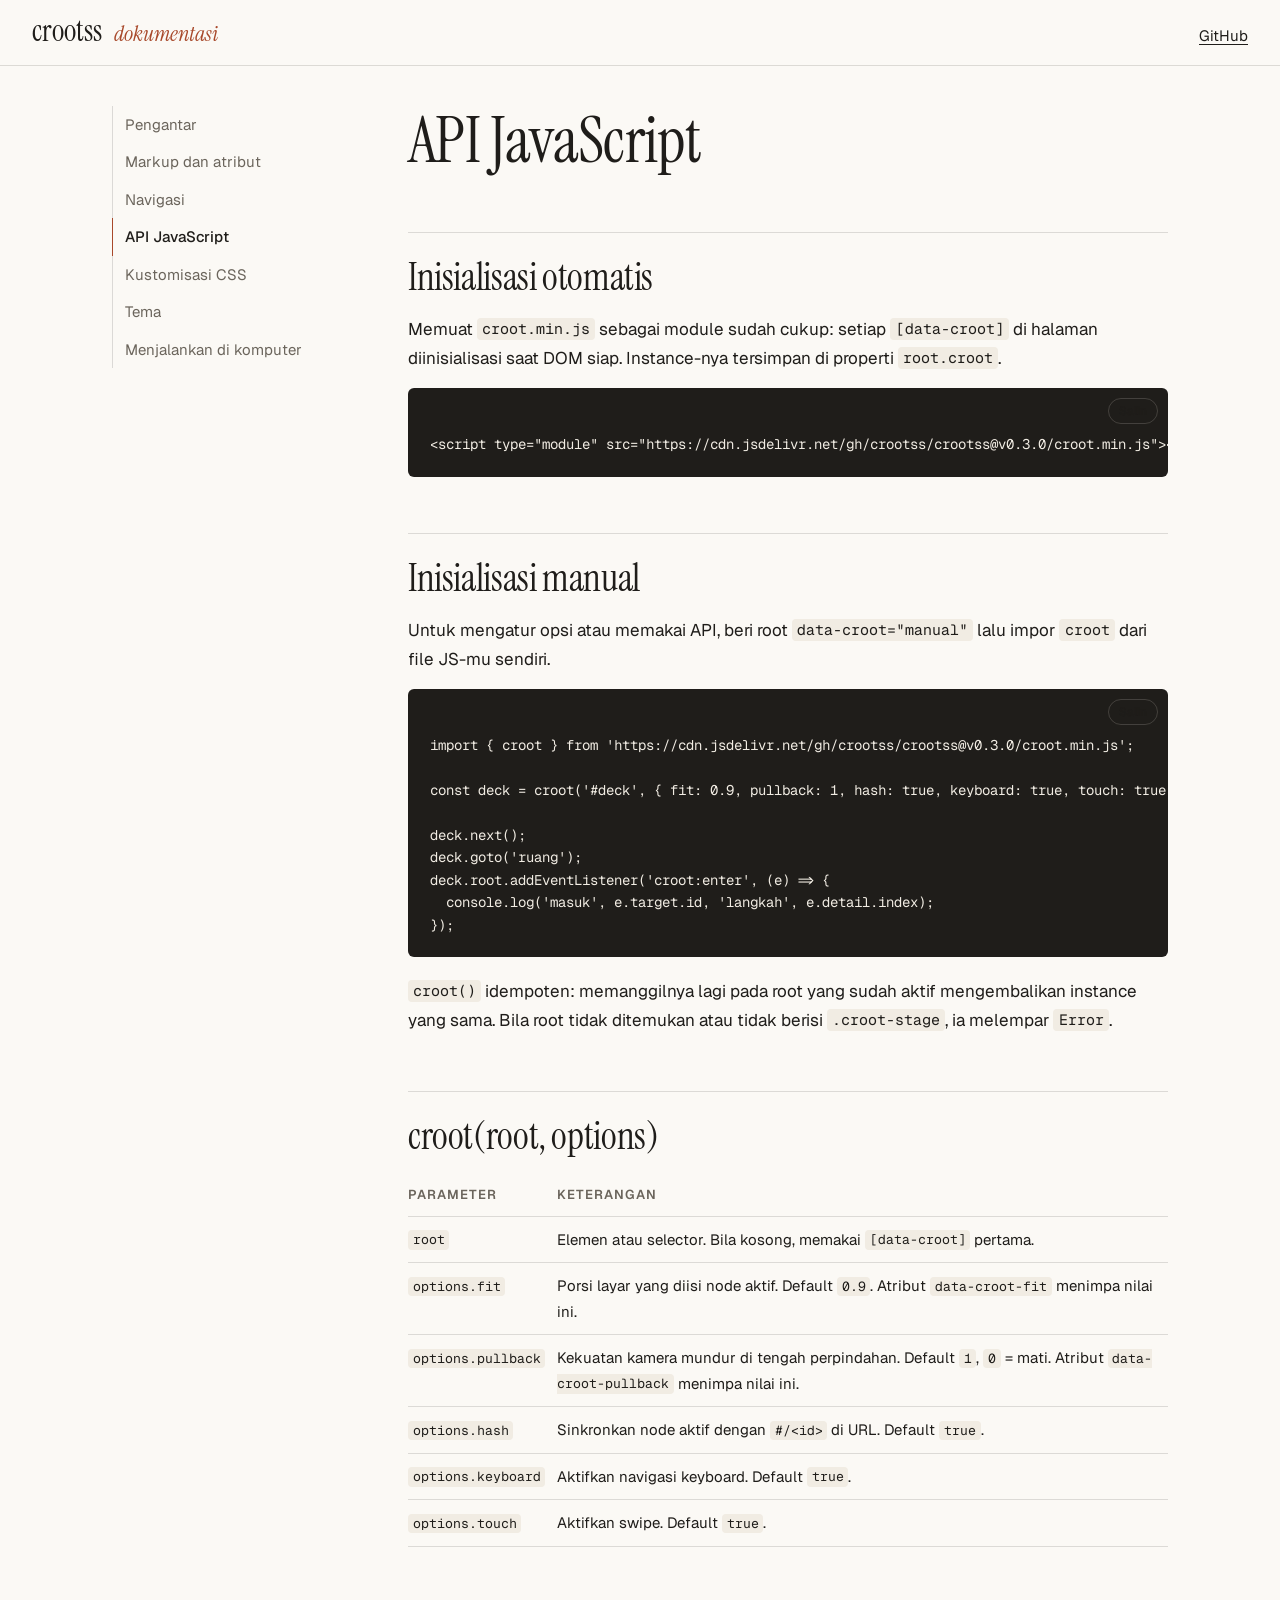
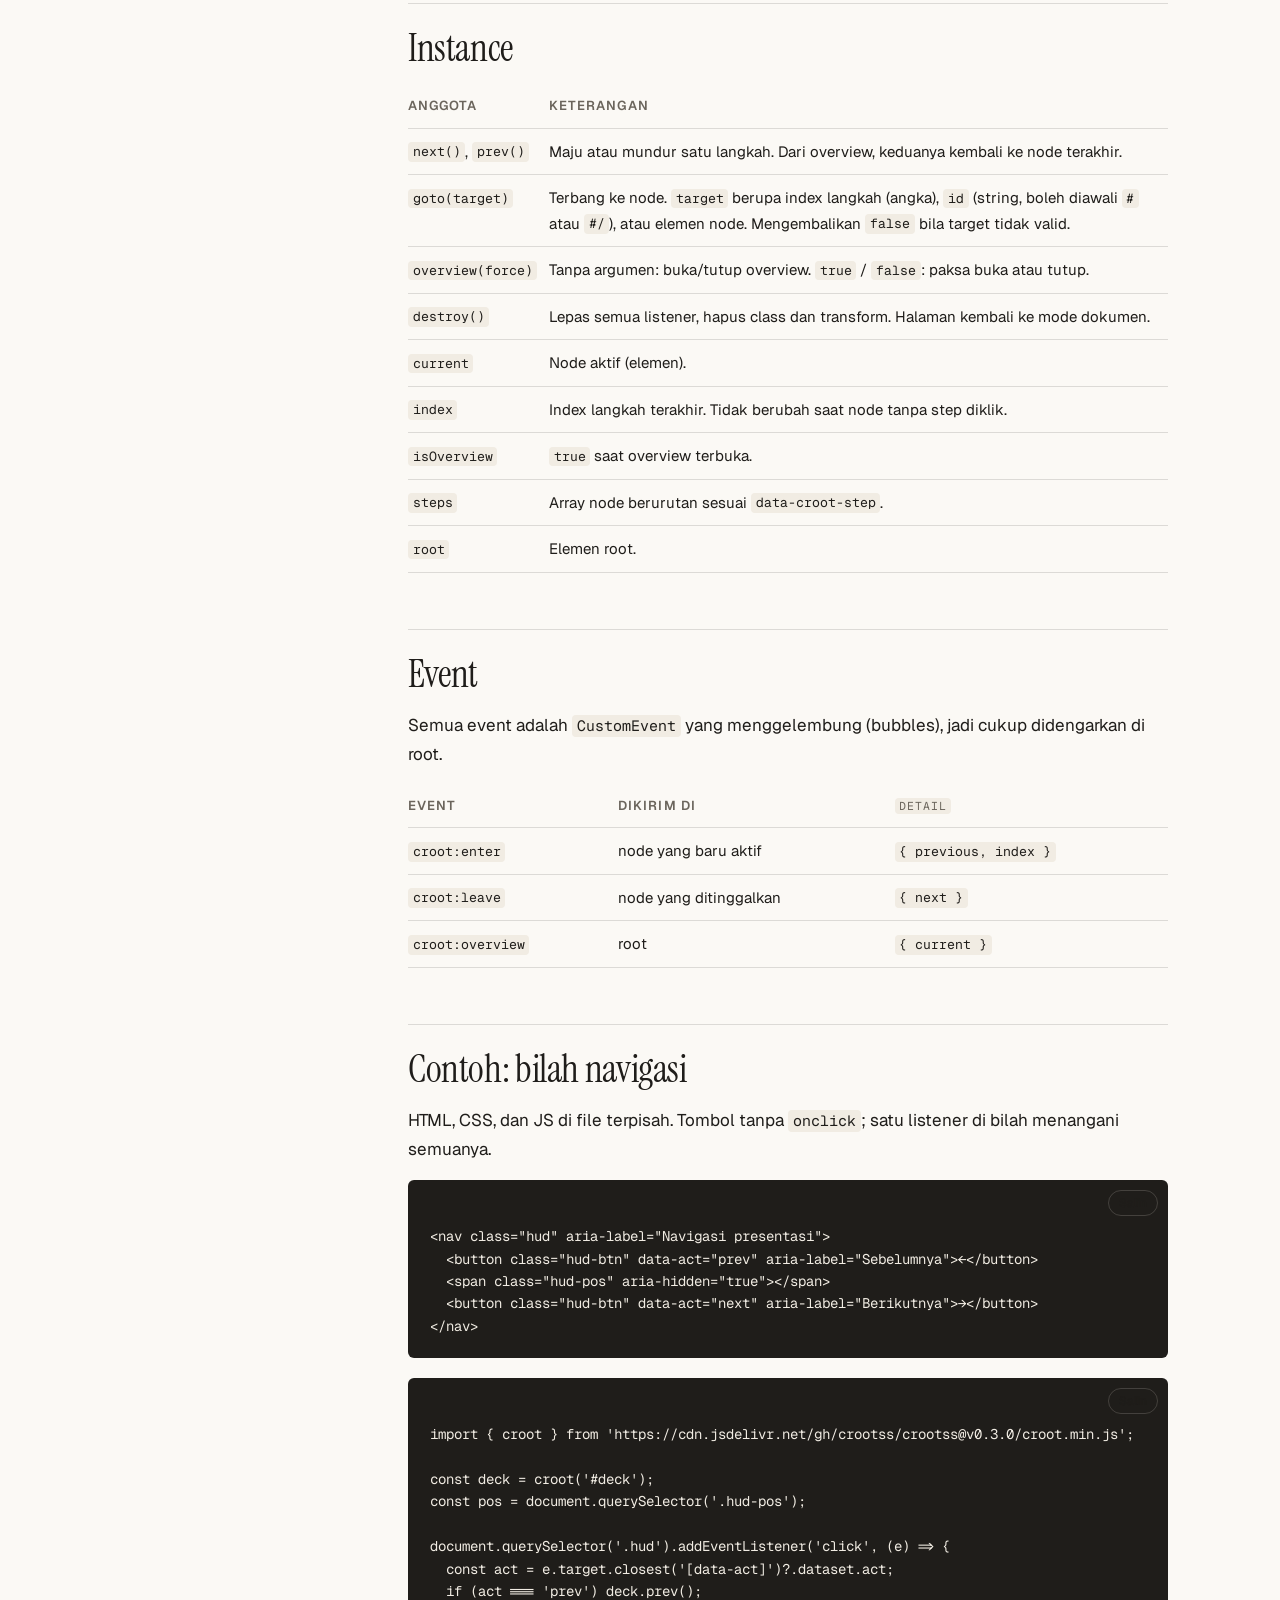
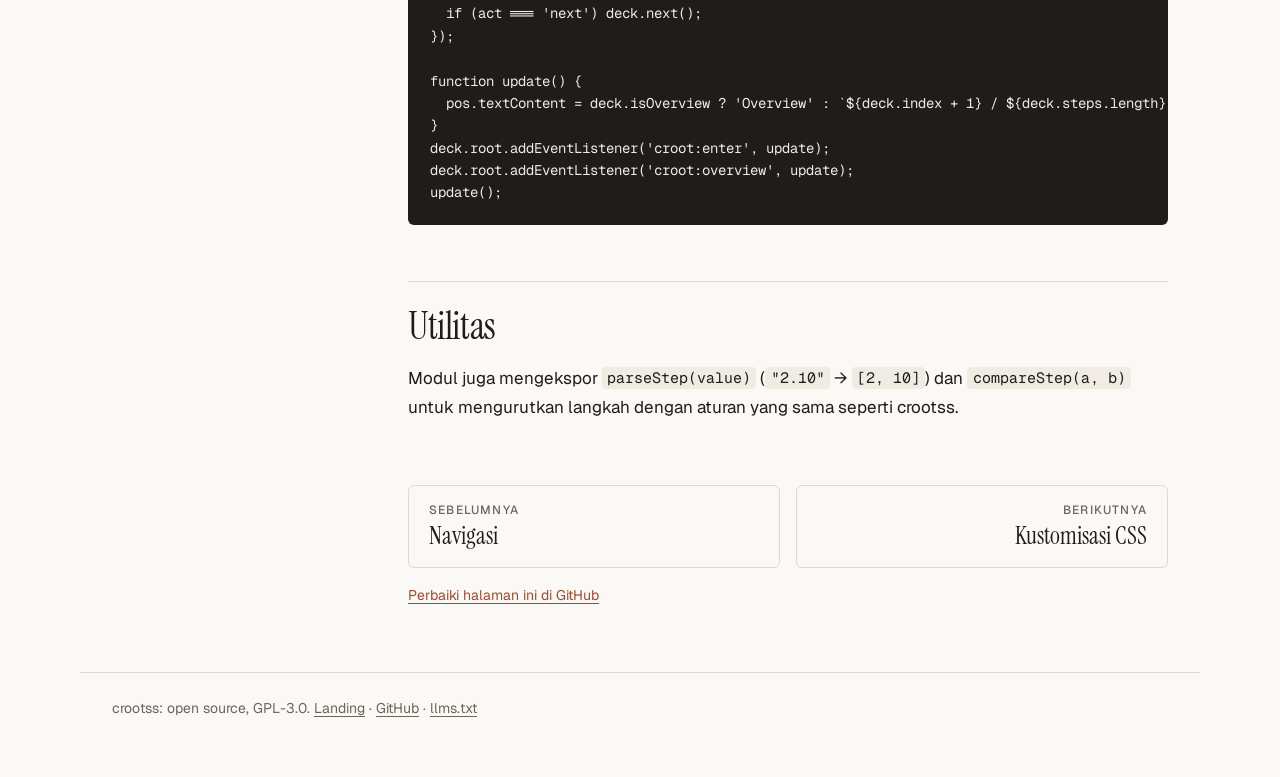
==== api/index.html @ 26a1d29e "Dokumentasi crootss: pengantar, markup, navigasi, API, CSS, tema, menjalankan lokal Mengganti isi la" ====
<!DOCTYPE html>
<html lang="id">
<head>
  <meta charset="UTF-8">
  <meta name="viewport" content="width=device-width, initial-scale=1.0">
  <title>API JavaScript | crootss</title>
  <meta name="description" content="Referensi API croot.js: fungsi croot(), opsi, method next, prev, goto, overview, destroy, properti, dan event croot:enter, croot:leave, croot:overview.">
  <link rel="canonical" href="https://crootss.if.co.id/docs/api/">
  <meta name="robots" content="index, follow, max-image-preview:large">
  <meta name="theme-color" content="#fbf9f5" media="(prefers-color-scheme: light)">
  <meta name="theme-color" content="#161513" media="(prefers-color-scheme: dark)">
  <meta property="og:type" content="article">
  <meta property="og:site_name" content="crootss">
  <meta property="og:locale" content="id_ID">
  <meta property="og:url" content="https://crootss.if.co.id/docs/api/">
  <meta property="og:title" content="API JavaScript | crootss">
  <meta property="og:description" content="Referensi API croot.js: fungsi croot(), opsi, method next, prev, goto, overview, destroy, properti, dan event croot:enter, croot:leave, croot:overview.">
  <meta property="og:image" content="https://crootss.if.co.id/og.png">
  <meta name="twitter:card" content="summary_large_image">
  <link rel="icon" href="https://crootss.if.co.id/favicon.ico">
  <link rel="alternate" type="text/markdown" href="https://crootss.if.co.id/llms.txt" title="crootss untuk LLM">
  <script type="application/ld+json">
{
  "@context": "https://schema.org",
  "@graph": [
    {
      "@type": "TechArticle",
      "@id": "https://crootss.if.co.id/docs/api/#article",
      "headline": "API JavaScript",
      "description": "Referensi API croot.js: fungsi croot(), opsi, method next, prev, goto, overview, destroy, properti, dan event croot:enter, croot:leave, croot:overview.",
      "url": "https://crootss.if.co.id/docs/api/",
      "inLanguage": "id",
      "isPartOf": {
        "@type": "WebSite",
        "@id": "https://crootss.if.co.id/#website"
      },
      "about": {
        "@id": "https://crootss.if.co.id/#software"
      },
      "publisher": {
        "@type": "Organization",
        "name": "crootss",
        "url": "https://crootss.if.co.id/"
      }
    },
    {
      "@type": "BreadcrumbList",
      "itemListElement": [
        {
          "@type": "ListItem",
          "position": 1,
          "name": "crootss",
          "item": "https://crootss.if.co.id/"
        },
        {
          "@type": "ListItem",
          "position": 2,
          "name": "Dokumentasi",
          "item": "https://crootss.if.co.id/docs/"
        },
        {
          "@type": "ListItem",
          "position": 3,
          "name": "API JavaScript",
          "item": "https://crootss.if.co.id/docs/api/"
        }
      ]
    }
  ]
}
  </script>
  <link rel="preconnect" href="https://fonts.googleapis.com">
  <link rel="preconnect" href="https://fonts.gstatic.com" crossorigin>
  <link rel="stylesheet" href="../docs.css">
  <script type="module" src="../docs.js"></script>
</head>
<body>
<a class="skip" href="#isi-halaman">Lompat ke isi</a>
<header class="top">
  <a class="brand" href="https://crootss.if.co.id/">crootss</a>
  <a class="brand-sub" href="../">dokumentasi</a>
  <nav class="top-links" aria-label="Tautan luar">
    <a href="https://github.com/crootss/crootss">GitHub</a>
  </nav>
</header>
<div class="layout">
  <nav class="side" aria-label="Dokumentasi">
    <ul>
      <li><a href="../">Pengantar</a></li>
      <li><a href="../markup/">Markup dan atribut</a></li>
      <li><a href="../navigasi/">Navigasi</a></li>
      <li><a href="../api/" aria-current="page">API JavaScript</a></li>
      <li><a href="../css/">Kustomisasi CSS</a></li>
      <li><a href="../tema/">Tema</a></li>
      <li><a href="../lokal/">Menjalankan di komputer</a></li>
    </ul>
  </nav>
  <main id="isi-halaman">
    <article>
      <h1>API JavaScript</h1>
<h2 id="auto">Inisialisasi otomatis</h2>
<p>Memuat <code>croot.min.js</code> sebagai module sudah cukup: setiap <code>[data-croot]</code> di halaman diinisialisasi saat DOM siap. Instance-nya tersimpan di properti <code>root.croot</code>.</p>
<pre><code class="language-html">&lt;script type=&quot;module&quot; src=&quot;https://cdn.jsdelivr.net/gh/crootss/crootss@v0.3.0/croot.min.js&quot;&gt;&lt;/script&gt;</code></pre>

<h2 id="manual">Inisialisasi manual</h2>
<p>Untuk mengatur opsi atau memakai API, beri root <code>data-croot=&quot;manual&quot;</code> lalu impor <code>croot</code> dari file JS-mu sendiri.</p>
<pre><code class="language-js">import { croot } from &#x27;https://cdn.jsdelivr.net/gh/crootss/crootss@v0.3.0/croot.min.js&#x27;;

const deck = croot(&#x27;#deck&#x27;, { fit: 0.9, pullback: 1, hash: true, keyboard: true, touch: true });

deck.next();
deck.goto(&#x27;ruang&#x27;);
deck.root.addEventListener(&#x27;croot:enter&#x27;, (e) =&gt; {
  console.log(&#x27;masuk&#x27;, e.target.id, &#x27;langkah&#x27;, e.detail.index);
});</code></pre>
<p><code>croot()</code> idempoten: memanggilnya lagi pada root yang sudah aktif mengembalikan instance yang sama. Bila root tidak ditemukan atau tidak berisi <code>.croot-stage</code>, ia melempar <code>Error</code>.</p>

<h2 id="croot">croot(root, options)</h2>
<table>
  <thead><tr><th>Parameter</th><th>Keterangan</th></tr></thead>
  <tbody>
    <tr><td><code>root</code></td><td>Elemen atau selector. Bila kosong, memakai <code>[data-croot]</code> pertama.</td></tr>
    <tr><td><code>options.fit</code></td><td>Porsi layar yang diisi node aktif. Default <code>0.9</code>. Atribut <code>data-croot-fit</code> menimpa nilai ini.</td></tr>
    <tr><td><code>options.pullback</code></td><td>Kekuatan kamera mundur di tengah perpindahan. Default <code>1</code>, <code>0</code> = mati. Atribut <code>data-croot-pullback</code> menimpa nilai ini.</td></tr>
    <tr><td><code>options.hash</code></td><td>Sinkronkan node aktif dengan <code>#/&lt;id&gt;</code> di URL. Default <code>true</code>.</td></tr>
    <tr><td><code>options.keyboard</code></td><td>Aktifkan navigasi keyboard. Default <code>true</code>.</td></tr>
    <tr><td><code>options.touch</code></td><td>Aktifkan swipe. Default <code>true</code>.</td></tr>
  </tbody>
</table>

<h2 id="instance">Instance</h2>
<table>
  <thead><tr><th>Anggota</th><th>Keterangan</th></tr></thead>
  <tbody>
    <tr><td><code>next()</code>, <code>prev()</code></td><td>Maju atau mundur satu langkah. Dari overview, keduanya kembali ke node terakhir.</td></tr>
    <tr><td><code>goto(target)</code></td><td>Terbang ke node. <code>target</code> berupa index langkah (angka), <code>id</code> (string, boleh diawali <code>#</code> atau <code>#/</code>), atau elemen node. Mengembalikan <code>false</code> bila target tidak valid.</td></tr>
    <tr><td><code>overview(force)</code></td><td>Tanpa argumen: buka/tutup overview. <code>true</code> / <code>false</code>: paksa buka atau tutup.</td></tr>
    <tr><td><code>destroy()</code></td><td>Lepas semua listener, hapus class dan transform. Halaman kembali ke mode dokumen.</td></tr>
    <tr><td><code>current</code></td><td>Node aktif (elemen).</td></tr>
    <tr><td><code>index</code></td><td>Index langkah terakhir. Tidak berubah saat node tanpa step diklik.</td></tr>
    <tr><td><code>isOverview</code></td><td><code>true</code> saat overview terbuka.</td></tr>
    <tr><td><code>steps</code></td><td>Array node berurutan sesuai <code>data-croot-step</code>.</td></tr>
    <tr><td><code>root</code></td><td>Elemen root.</td></tr>
  </tbody>
</table>

<h2 id="event">Event</h2>
<p>Semua event adalah <code>CustomEvent</code> yang menggelembung (bubbles), jadi cukup didengarkan di root.</p>
<table>
  <thead><tr><th>Event</th><th>Dikirim di</th><th><code>detail</code></th></tr></thead>
  <tbody>
    <tr><td><code>croot:enter</code></td><td>node yang baru aktif</td><td><code>{ previous, index }</code></td></tr>
    <tr><td><code>croot:leave</code></td><td>node yang ditinggalkan</td><td><code>{ next }</code></td></tr>
    <tr><td><code>croot:overview</code></td><td>root</td><td><code>{ current }</code></td></tr>
  </tbody>
</table>

<h2 id="contoh-hud">Contoh: bilah navigasi</h2>
<p>HTML, CSS, dan JS di file terpisah. Tombol tanpa <code>onclick</code>; satu listener di bilah menangani semuanya.</p>
<pre><code class="language-html">&lt;nav class=&quot;hud&quot; aria-label=&quot;Navigasi presentasi&quot;&gt;
  &lt;button class=&quot;hud-btn&quot; data-act=&quot;prev&quot; aria-label=&quot;Sebelumnya&quot;&gt;←&lt;/button&gt;
  &lt;span class=&quot;hud-pos&quot; aria-hidden=&quot;true&quot;&gt;&lt;/span&gt;
  &lt;button class=&quot;hud-btn&quot; data-act=&quot;next&quot; aria-label=&quot;Berikutnya&quot;&gt;→&lt;/button&gt;
&lt;/nav&gt;</code></pre>
<pre><code class="language-js">import { croot } from &#x27;https://cdn.jsdelivr.net/gh/crootss/crootss@v0.3.0/croot.min.js&#x27;;

const deck = croot(&#x27;#deck&#x27;);
const pos = document.querySelector(&#x27;.hud-pos&#x27;);

document.querySelector(&#x27;.hud&#x27;).addEventListener(&#x27;click&#x27;, (e) =&gt; {
  const act = e.target.closest(&#x27;[data-act]&#x27;)?.dataset.act;
  if (act === &#x27;prev&#x27;) deck.prev();
  if (act === &#x27;next&#x27;) deck.next();
});

function update() {
  pos.textContent = deck.isOverview ? &#x27;Overview&#x27; : `${deck.index + 1} / ${deck.steps.length}`;
}
deck.root.addEventListener(&#x27;croot:enter&#x27;, update);
deck.root.addEventListener(&#x27;croot:overview&#x27;, update);
update();</code></pre>

<h2 id="util">Utilitas</h2>
<p>Modul juga mengekspor <code>parseStep(value)</code> (<code>&quot;2.10&quot;</code> → <code>[2, 10]</code>) dan <code>compareStep(a, b)</code> untuk mengurutkan langkah dengan aturan yang sama seperti crootss.</p>
    </article>
    <nav class="pager" aria-label="Halaman">
      <a class="prev" href="../navigasi/" rel="prev"><span>Sebelumnya</span>Navigasi</a>
<a class="next" href="../css/" rel="next"><span>Berikutnya</span>Kustomisasi CSS</a>
    </nav>
    <p class="edit"><a href="https://github.com/crootss/docs/edit/main/api/index.html">Perbaiki halaman ini di GitHub</a></p>
  </main>
</div>
<footer class="foot">
  <p>crootss: open source, GPL-3.0. <a href="https://crootss.if.co.id/">Landing</a> · <a href="https://github.com/crootss">GitHub</a> · <a href="https://crootss.if.co.id/llms.txt">llms.txt</a></p>
</footer>
</body>
</html>
---- docs.css ----
/* Dokumentasi crootss. Senada dengan tema "minimal" dari crootss/themes:
   serif editorial untuk judul, Geist untuk teks, aksen terakota. */
@import url("https://fonts.googleapis.com/css2?family=Instrument+Serif:ital@0;1&family=Geist:wght@400;500;600&family=Geist+Mono:wght@400;600&display=swap");

:root {
  --bg: #fbf9f5;
  --bg-soft: #f1ece3;
  --fg: #1f1d1a;
  --muted: #6b655c;
  --line: rgba(31, 29, 26, .14);
  --accent: #a8482a;
  --code-bg: #1f1d1a;
  --code-fg: #f1ece3;
  --serif: "Instrument Serif", Georgia, "Times New Roman", serif;
  --sans: "Geist", system-ui, -apple-system, "Segoe UI", sans-serif;
  --mono: "Geist Mono", ui-monospace, Menlo, Consolas, monospace;
  color-scheme: light dark;
}

@media (prefers-color-scheme: dark) {
  :root {
    --bg: #161513;
    --bg-soft: #22201d;
    --fg: #ece6dc;
    --muted: #a39b8f;
    --line: rgba(236, 230, 220, .14);
    --accent: #e3a184;
    --code-bg: #0e0d0c;
    --code-fg: #ece6dc;
  }
}

*, *::before, *::after { box-sizing: border-box; }

html { scroll-padding-top: 80px; }

body {
  margin: 0;
  background: var(--bg);
  color: var(--fg);
  font: 400 17px/1.7 var(--sans);
  -webkit-text-size-adjust: 100%;
}

a { color: var(--accent); text-underline-offset: 3px; text-decoration-thickness: 1px; }
a:hover { text-decoration-thickness: 2px; }

.skip { position: absolute; left: -9999px; }
.skip:focus { left: 16px; top: 12px; z-index: 10; padding: 8px 14px; background: var(--fg); color: var(--bg); }

/* ---------- Kepala ---------- */
.top {
  position: sticky;
  top: 0;
  z-index: 5;
  display: flex;
  align-items: baseline;
  gap: 12px;
  padding: 16px 32px;
  background: color-mix(in srgb, var(--bg) 92%, transparent);
  backdrop-filter: blur(8px);
  border-bottom: 1px solid var(--line);
}
.brand { font: 400 30px/1 var(--serif); color: var(--fg); text-decoration: none; }
.brand-sub { font: italic 400 22px/1 var(--serif); color: var(--accent); text-decoration: none; }
.top-links { margin-left: auto; font-size: 15px; }
.top-links a { color: var(--fg); }

/* ---------- Tata letak ---------- */
.layout {
  display: grid;
  grid-template-columns: 240px minmax(0, 1fr);
  gap: 56px;
  max-width: 1120px;
  margin: 0 auto;
  padding: 40px 32px 0;
}

.side ul { list-style: none; margin: 0; padding: 0; position: sticky; top: 100px; }
.side li { margin: 0; }
.side a {
  display: block;
  padding: 6px 12px;
  border-left: 1.5px solid var(--line);
  color: var(--muted);
  font-size: 15px;
  text-decoration: none;
}
.side a:hover { color: var(--fg); }
.side a[aria-current="page"] { color: var(--fg); font-weight: 500; border-left-color: var(--accent); }

main { min-width: 0; max-width: 760px; }

/* ---------- Isi ---------- */
h1, h2, h3 { font-family: var(--serif); font-weight: 400; line-height: 1.1; letter-spacing: -.01em; }
h1 { margin: 0 0 24px; font-size: 64px; }
h2 { margin: 56px 0 16px; font-size: 38px; padding-top: 24px; border-top: 1px solid var(--line); }
h3 { margin: 32px 0 8px; font-size: 26px; }

.lead { font: italic 400 26px/1.4 var(--serif); color: var(--fg); margin: 0 0 24px; }
p, ul, ol { margin: 0 0 16px; }
li { margin-bottom: 6px; }
.toc li { margin-bottom: 10px; }

code { font: 400 .88em var(--mono); background: var(--bg-soft); padding: .1em .35em; border-radius: 4px; overflow-wrap: anywhere; }
pre {
  position: relative;
  margin: 0 0 20px;
  padding: 20px 22px;
  background: var(--code-bg);
  color: var(--code-fg);
  border-radius: 6px;
  overflow-x: auto;
  font-size: 14px;
  line-height: 1.6;
}
pre code { background: none; padding: 0; font-size: 1em; color: inherit; overflow-wrap: normal; }

kbd {
  display: inline-block;
  min-width: 1.6em;
  padding: 0 .4em;
  border: 1px solid var(--line);
  border-bottom-width: 2.5px;
  border-radius: 5px;
  font: 500 .82em/1.7 var(--mono);
  text-align: center;
  background: var(--bg);
}

table { width: 100%; margin: 0 0 24px; border-collapse: collapse; font-size: 15px; }
th, td { padding: 10px 12px 10px 0; border-bottom: 1px solid var(--line); text-align: left; vertical-align: top; }
th { font-weight: 600; font-size: 13px; text-transform: uppercase; letter-spacing: .08em; color: var(--muted); }
td:first-child { white-space: nowrap; }
td:first-child code { white-space: nowrap; }

.note { margin: 0 0 24px; padding: 16px 20px; border-left: 3px solid var(--accent); background: var(--bg-soft); }
.note p { margin: 0; }

/* Tombol salin, ditambahkan docs.js beserta pembungkus .code */
.code { position: relative; }
.code pre { padding-top: 46px; }
.copy {
  position: absolute;
  top: 10px;
  right: 10px;
  padding: 4px 10px;
  border: 1px solid rgba(241, 236, 227, .25);
  border-radius: 999px;
  background: transparent;
  color: inherit;
  font: 500 12px var(--sans);
  cursor: pointer;
  opacity: .7;
}
.copy:hover, .copy:focus-visible { opacity: 1; }

/* ---------- Kaki ---------- */
.pager { display: flex; gap: 16px; margin: 64px 0 16px; }
.pager a {
  flex: 1;
  padding: 16px 20px;
  border: 1px solid var(--line);
  border-radius: 6px;
  color: var(--fg);
  font: 400 24px/1.2 var(--serif);
  text-decoration: none;
}
.pager a:hover { border-color: var(--accent); }
.pager span { display: block; margin-bottom: 4px; font: 500 12px var(--sans); text-transform: uppercase; letter-spacing: .1em; color: var(--muted); }
.pager .next { text-align: right; }
.pager .prev:only-child { flex: 0 1 50%; }
.pager .next:only-child { flex: 0 1 50%; margin-left: auto; }

.edit { font-size: 14px; }
.foot { max-width: 1120px; margin: 48px auto 0; padding: 24px 32px 40px; border-top: 1px solid var(--line); color: var(--muted); font-size: 14px; }
.foot a { color: inherit; }

/* ---------- Ponsel: menu menjadi strip yang bisa digeser ---------- */
@media (max-width: 860px) {
  .top { padding: 14px 16px; }
  .layout { display: block; padding: 0 16px; }
  .side { margin: 0 -16px 28px; border-bottom: 1px solid var(--line); }
  .side ul { position: static; display: flex; overflow-x: auto; padding: 0 8px; scrollbar-width: none; }
  .side a { white-space: nowrap; border-left: 0; border-bottom: 2px solid transparent; padding: 12px 10px; }
  .side a[aria-current="page"] { border-bottom-color: var(--accent); }
  h1 { font-size: 46px; }
  h2 { font-size: 32px; }
  .lead { font-size: 22px; }
  table { display: block; overflow-x: auto; }
  .pager { flex-direction: column; }
  .pager .prev:only-child, .pager .next:only-child { flex: 1; }
  .foot { padding: 24px 16px 32px; }
}
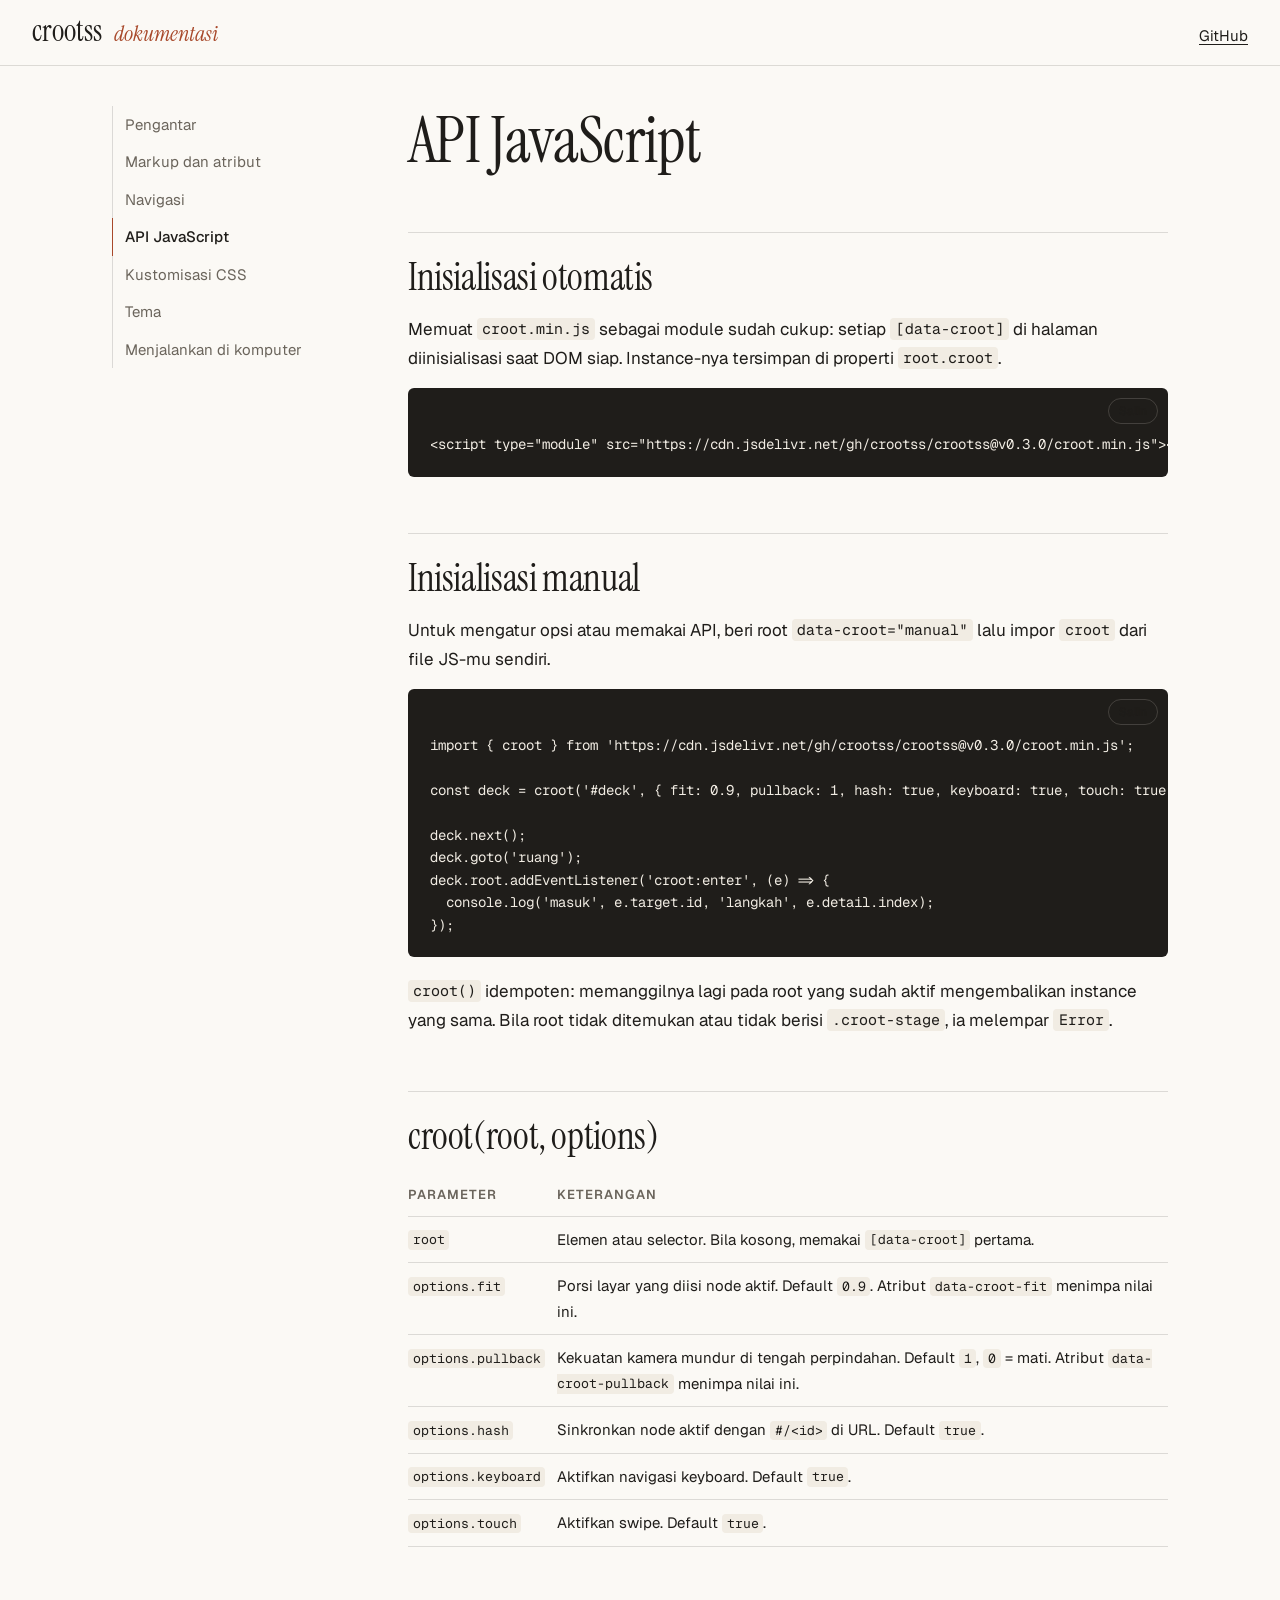
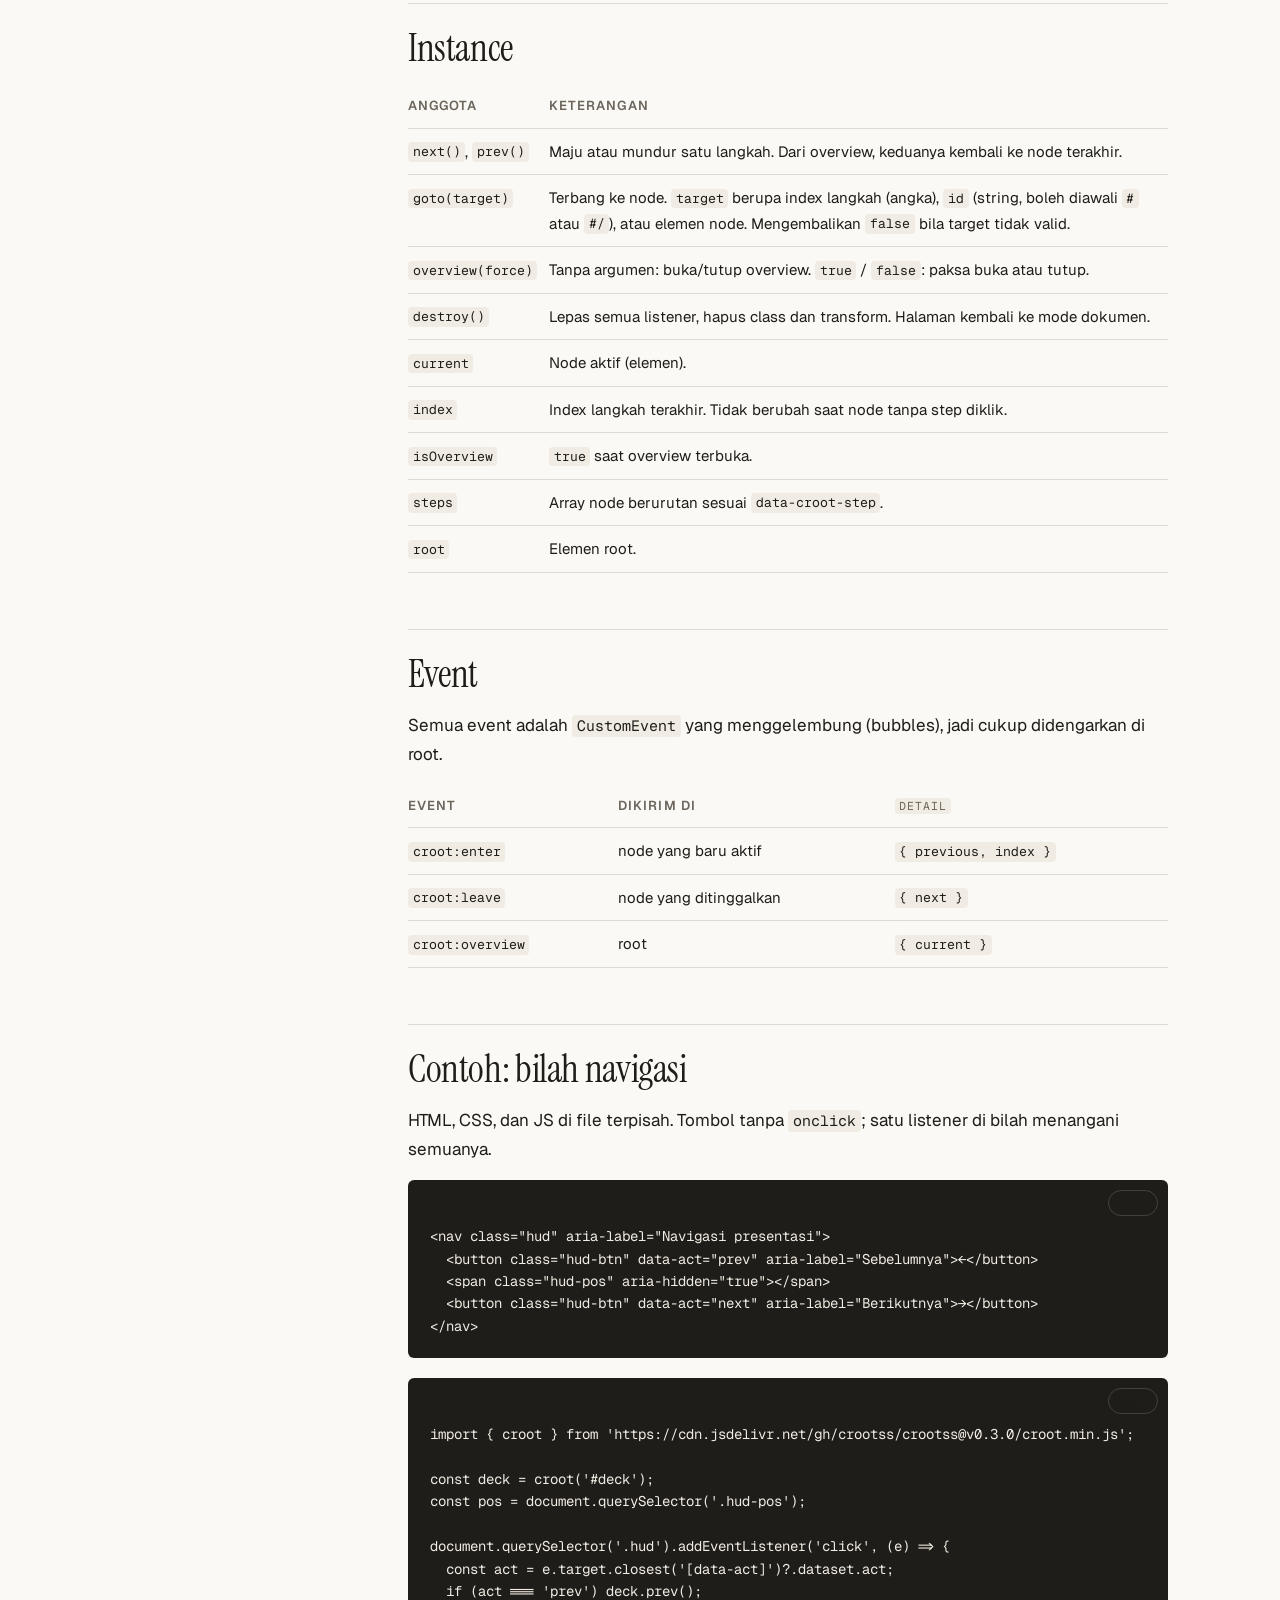
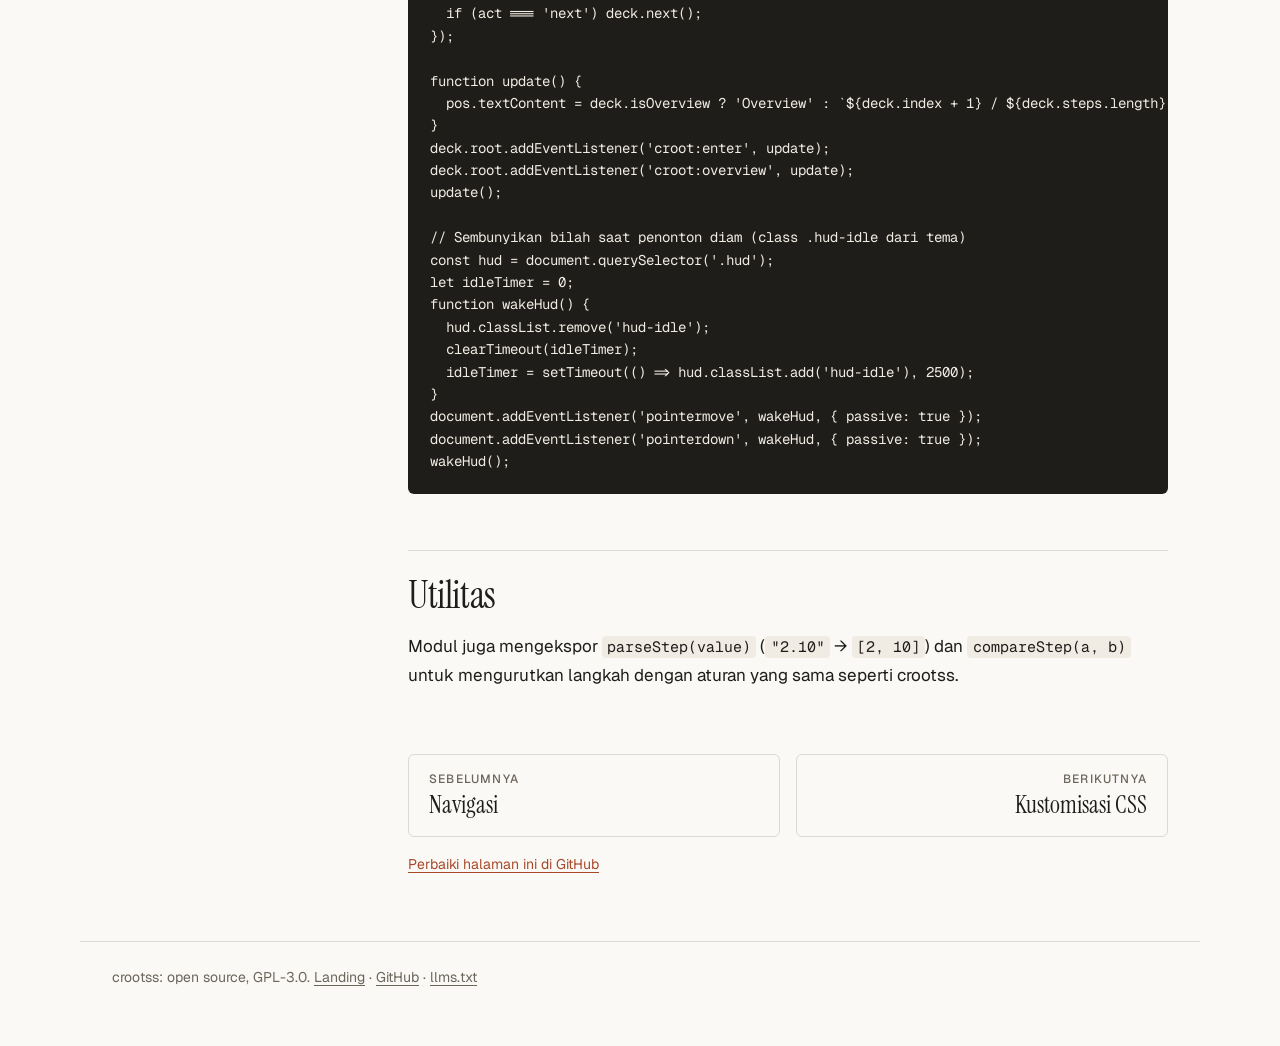
==== commit 24140ca3: "Menjalankan lokal: PowerShell atau Python; dokumentasi gerak tema dan .hud-idle" ====
--- a/api/index.html
+++ b/api/index.html
@@ -178,7 +178,19 @@
 }
 deck.root.addEventListener(&#x27;croot:enter&#x27;, update);
 deck.root.addEventListener(&#x27;croot:overview&#x27;, update);
-update();</code></pre>
+update();
+
+// Sembunyikan bilah saat penonton diam (class .hud-idle dari tema)
+const hud = document.querySelector(&#x27;.hud&#x27;);
+let idleTimer = 0;
+function wakeHud() {
+  hud.classList.remove(&#x27;hud-idle&#x27;);
+  clearTimeout(idleTimer);
+  idleTimer = setTimeout(() =&gt; hud.classList.add(&#x27;hud-idle&#x27;), 2500);
+}
+document.addEventListener(&#x27;pointermove&#x27;, wakeHud, { passive: true });
+document.addEventListener(&#x27;pointerdown&#x27;, wakeHud, { passive: true });
+wakeHud();</code></pre>
 
 <h2 id="util">Utilitas</h2>
 <p>Modul juga mengekspor <code>parseStep(value)</code> (<code>&quot;2.10&quot;</code> → <code>[2, 10]</code>) dan <code>compareStep(a, b)</code> untuk mengurutkan langkah dengan aturan yang sama seperti crootss.</p>
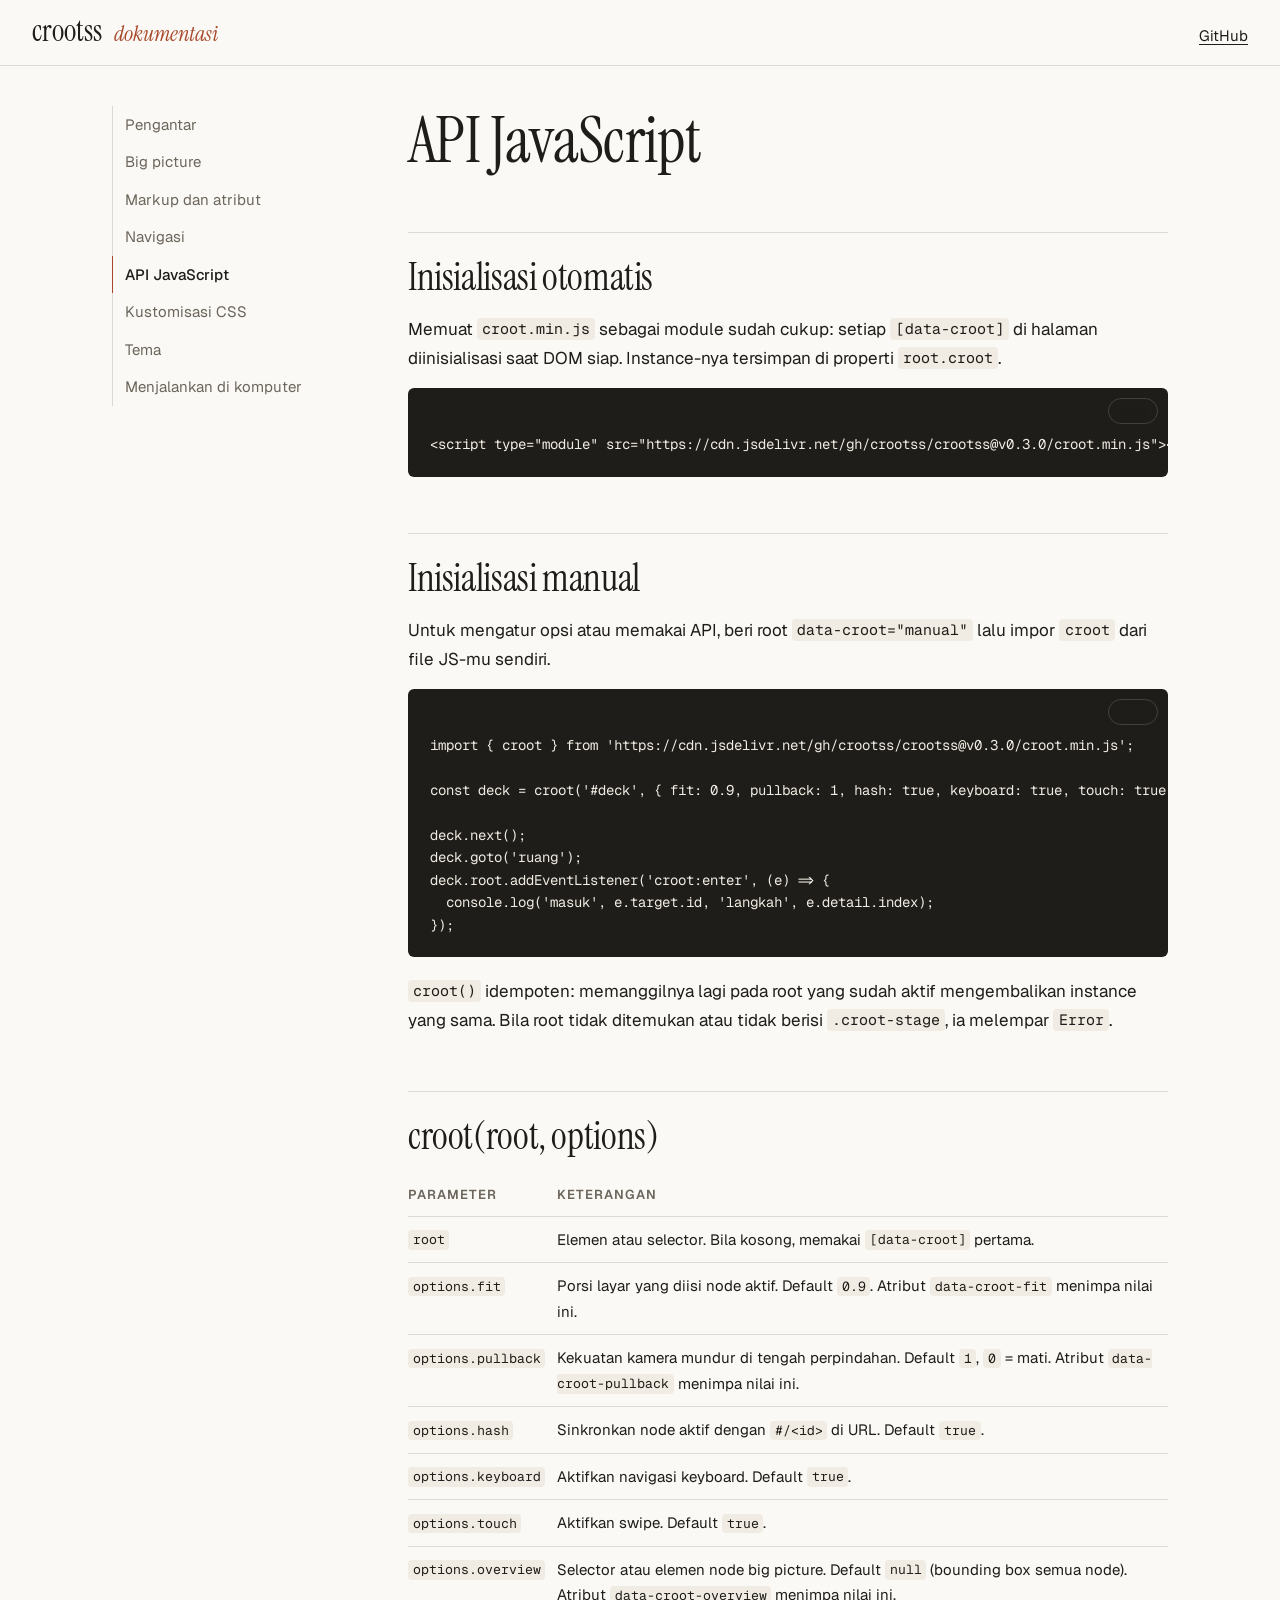
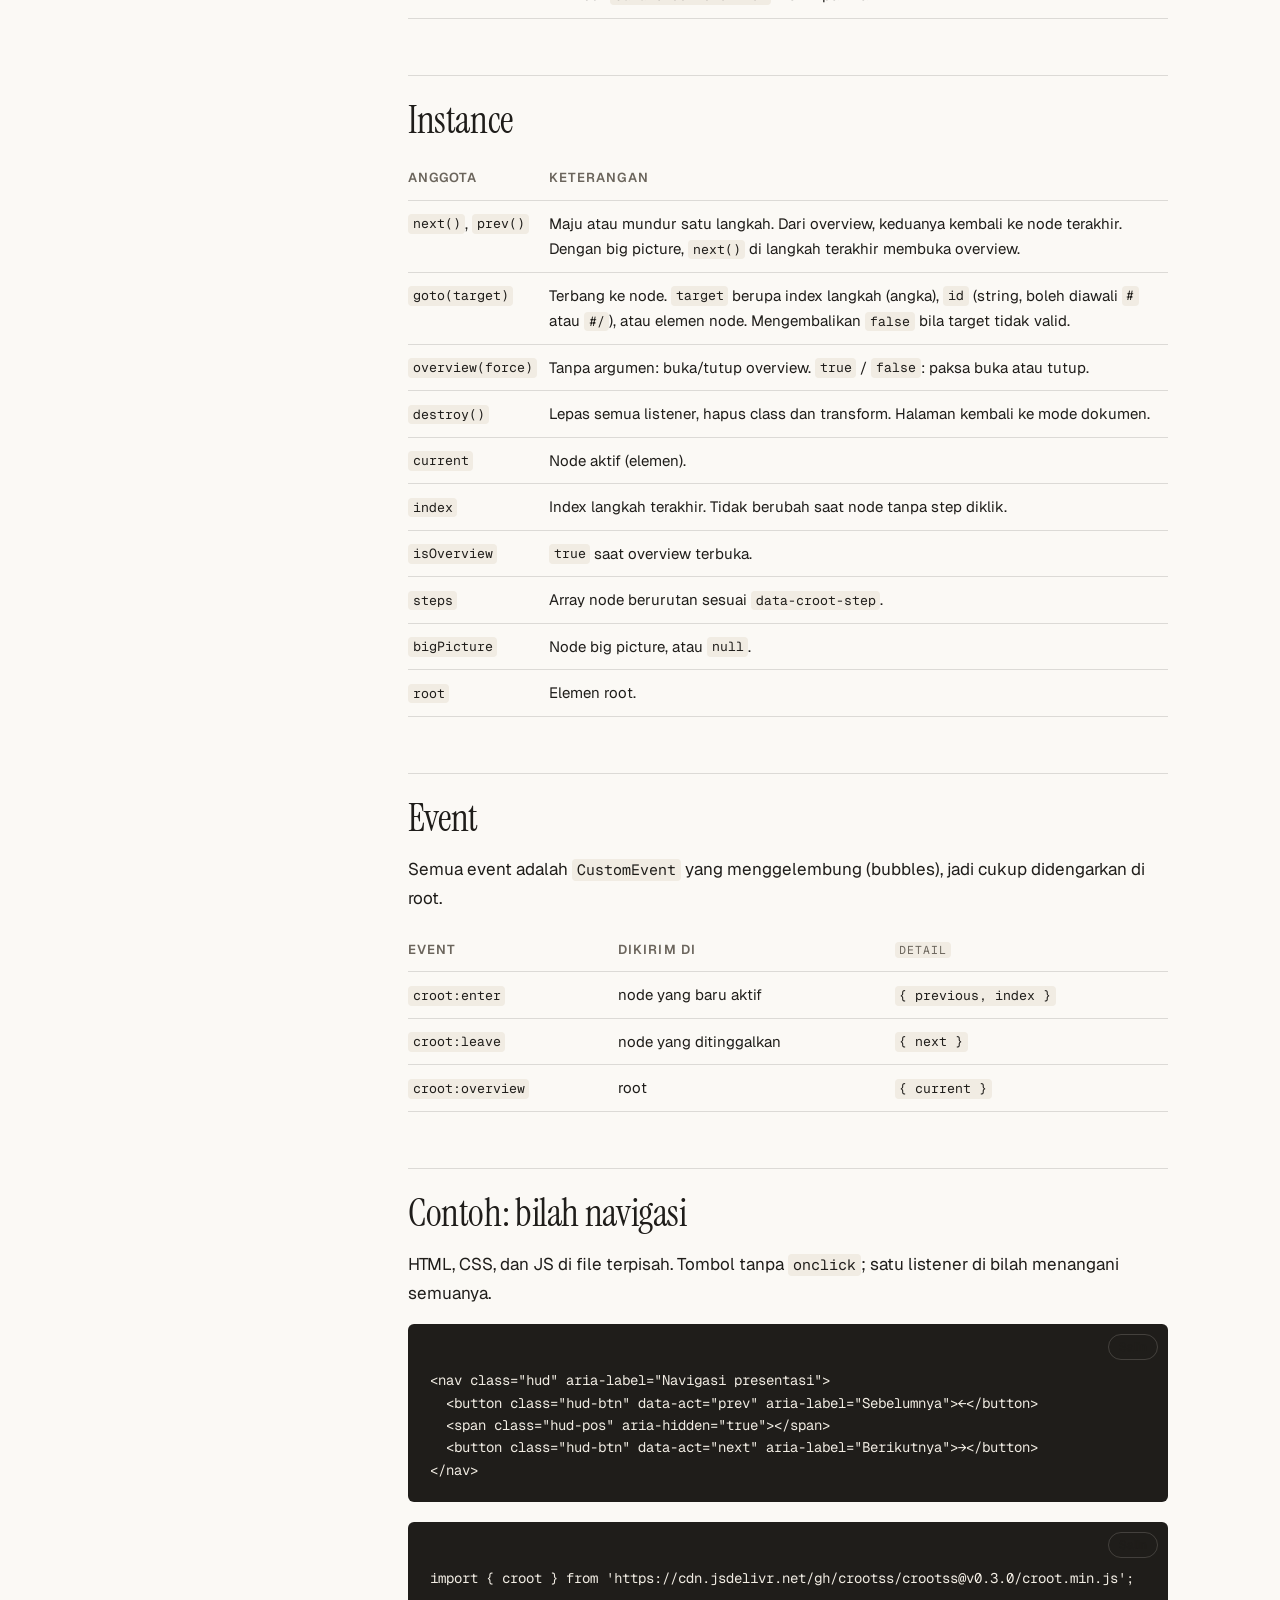
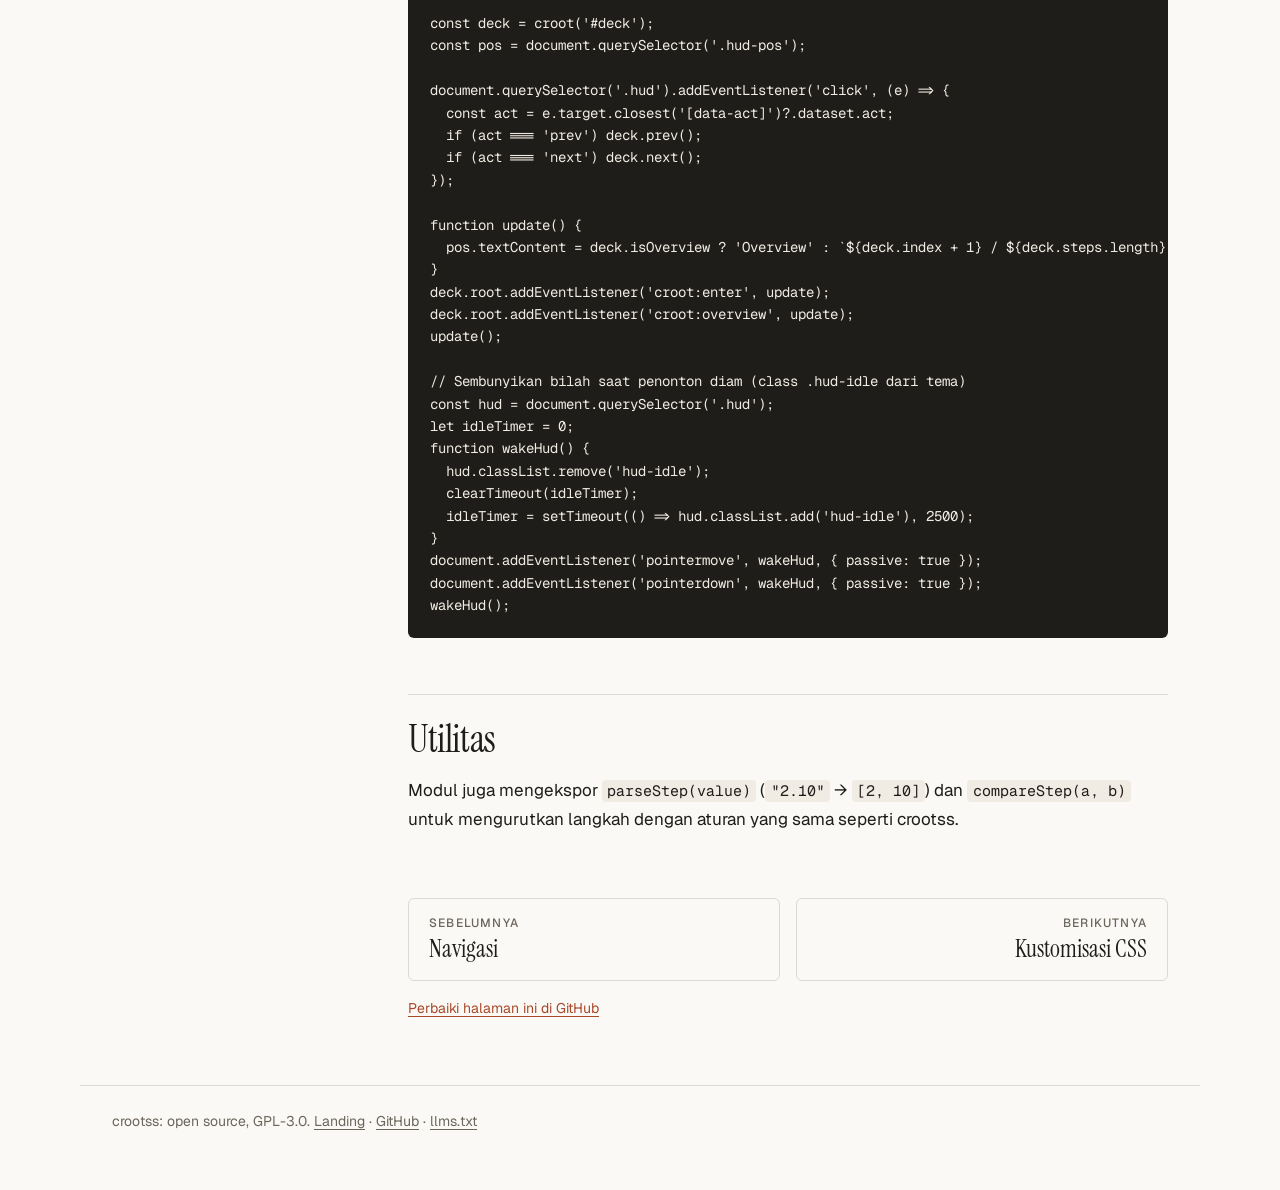
==== commit f53b098f: "Halaman Big picture dan diagram: konvensi presentasi, memilih diagram, kelas diagram dan animasi" ====
--- a/api/index.html
+++ b/api/index.html
@@ -87,6 +87,7 @@
   <nav class="side" aria-label="Dokumentasi">
     <ul>
       <li><a href="../">Pengantar</a></li>
+      <li><a href="../big-picture/">Big picture</a></li>
       <li><a href="../markup/">Markup dan atribut</a></li>
       <li><a href="../navigasi/">Navigasi</a></li>
       <li><a href="../api/" aria-current="page">API JavaScript</a></li>
@@ -106,7 +107,7 @@
 <p>Untuk mengatur opsi atau memakai API, beri root <code>data-croot=&quot;manual&quot;</code> lalu impor <code>croot</code> dari file JS-mu sendiri.</p>
 <pre><code class="language-js">import { croot } from &#x27;https://cdn.jsdelivr.net/gh/crootss/crootss@v0.3.0/croot.min.js&#x27;;
 
-const deck = croot(&#x27;#deck&#x27;, { fit: 0.9, pullback: 1, hash: true, keyboard: true, touch: true });
+const deck = croot(&#x27;#deck&#x27;, { fit: 0.9, pullback: 1, hash: true, keyboard: true, touch: true, overview: &#x27;#peta&#x27; });
 
 deck.next();
 deck.goto(&#x27;ruang&#x27;);
@@ -125,6 +126,7 @@
     <tr><td><code>options.hash</code></td><td>Sinkronkan node aktif dengan <code>#/&lt;id&gt;</code> di URL. Default <code>true</code>.</td></tr>
     <tr><td><code>options.keyboard</code></td><td>Aktifkan navigasi keyboard. Default <code>true</code>.</td></tr>
     <tr><td><code>options.touch</code></td><td>Aktifkan swipe. Default <code>true</code>.</td></tr>
+    <tr><td><code>options.overview</code></td><td>Selector atau elemen node big picture. Default <code>null</code> (bounding box semua node). Atribut <code>data-croot-overview</code> menimpa nilai ini.</td></tr>
   </tbody>
 </table>
 
@@ -132,7 +134,7 @@
 <table>
   <thead><tr><th>Anggota</th><th>Keterangan</th></tr></thead>
   <tbody>
-    <tr><td><code>next()</code>, <code>prev()</code></td><td>Maju atau mundur satu langkah. Dari overview, keduanya kembali ke node terakhir.</td></tr>
+    <tr><td><code>next()</code>, <code>prev()</code></td><td>Maju atau mundur satu langkah. Dari overview, keduanya kembali ke node terakhir. Dengan big picture, <code>next()</code> di langkah terakhir membuka overview.</td></tr>
     <tr><td><code>goto(target)</code></td><td>Terbang ke node. <code>target</code> berupa index langkah (angka), <code>id</code> (string, boleh diawali <code>#</code> atau <code>#/</code>), atau elemen node. Mengembalikan <code>false</code> bila target tidak valid.</td></tr>
     <tr><td><code>overview(force)</code></td><td>Tanpa argumen: buka/tutup overview. <code>true</code> / <code>false</code>: paksa buka atau tutup.</td></tr>
     <tr><td><code>destroy()</code></td><td>Lepas semua listener, hapus class dan transform. Halaman kembali ke mode dokumen.</td></tr>
@@ -140,6 +142,7 @@
     <tr><td><code>index</code></td><td>Index langkah terakhir. Tidak berubah saat node tanpa step diklik.</td></tr>
     <tr><td><code>isOverview</code></td><td><code>true</code> saat overview terbuka.</td></tr>
     <tr><td><code>steps</code></td><td>Array node berurutan sesuai <code>data-croot-step</code>.</td></tr>
+    <tr><td><code>bigPicture</code></td><td>Node big picture, atau <code>null</code>.</td></tr>
     <tr><td><code>root</code></td><td>Elemen root.</td></tr>
   </tbody>
 </table>
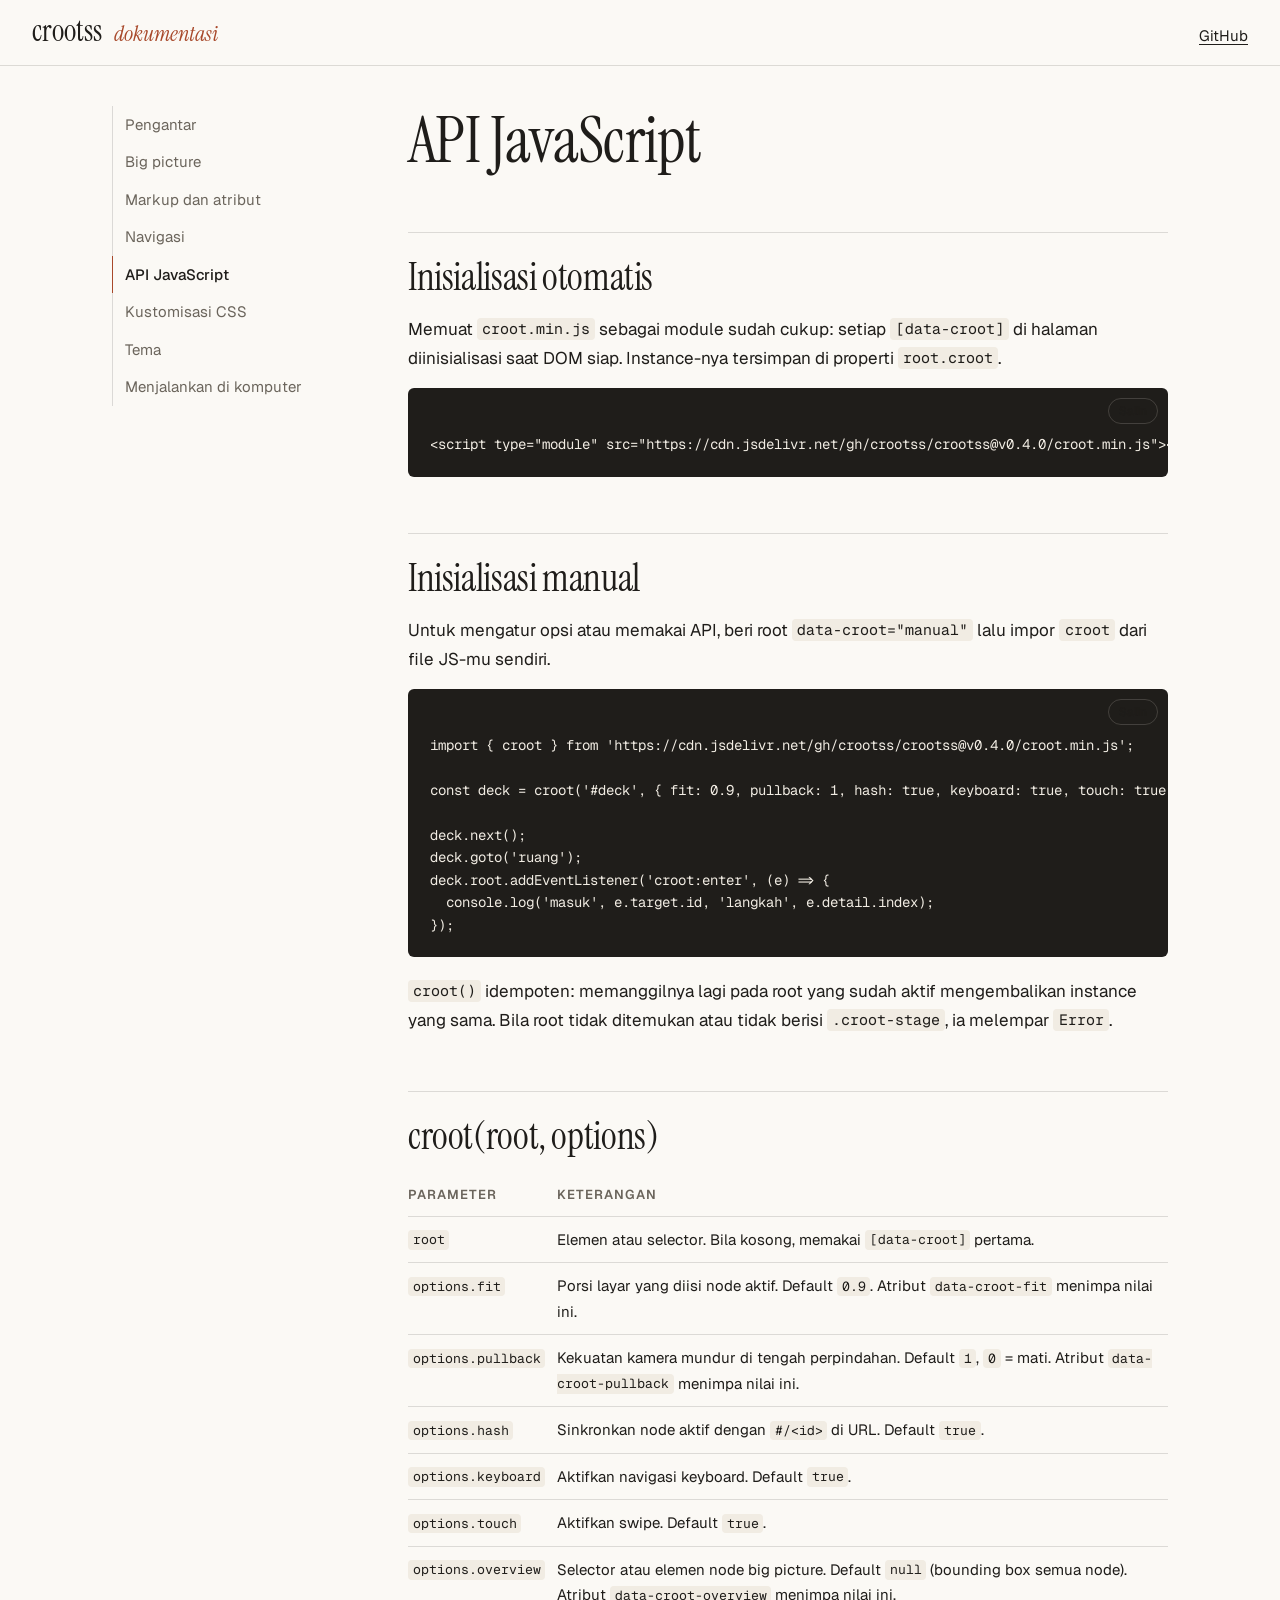
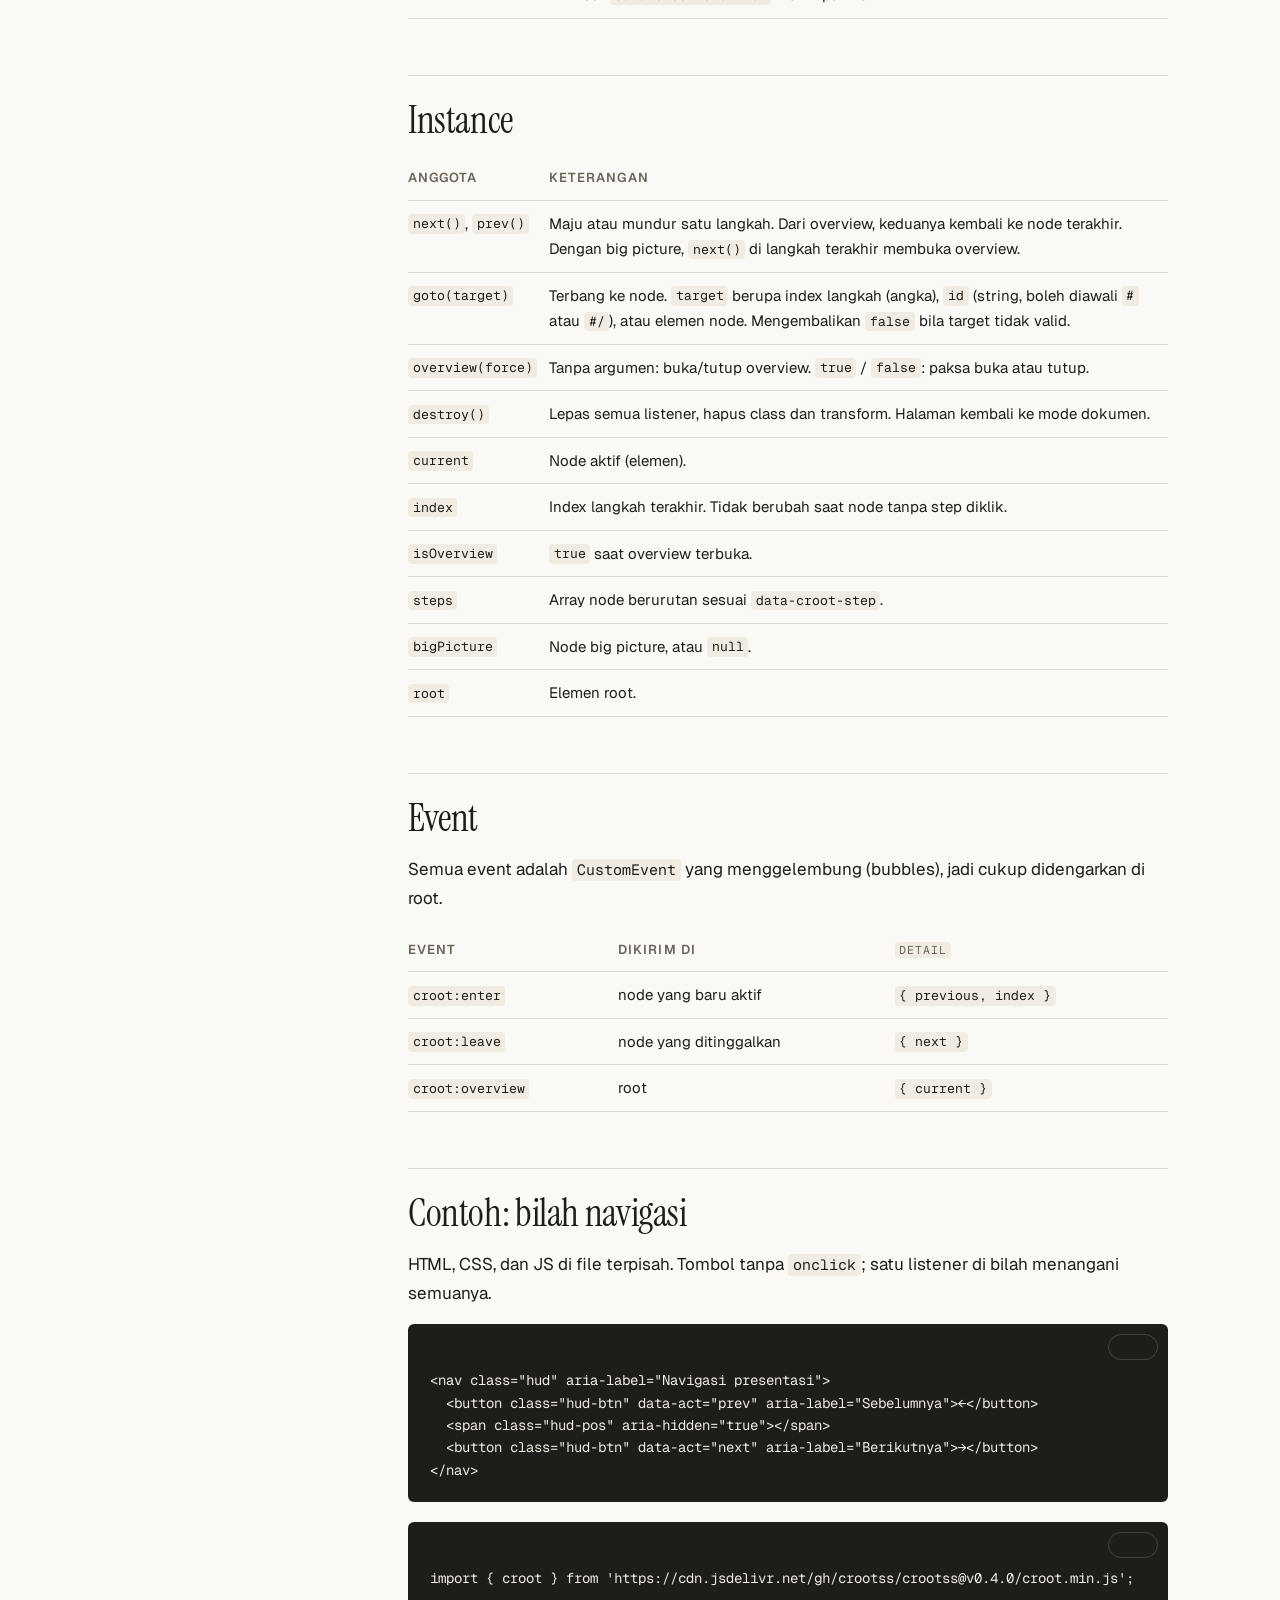
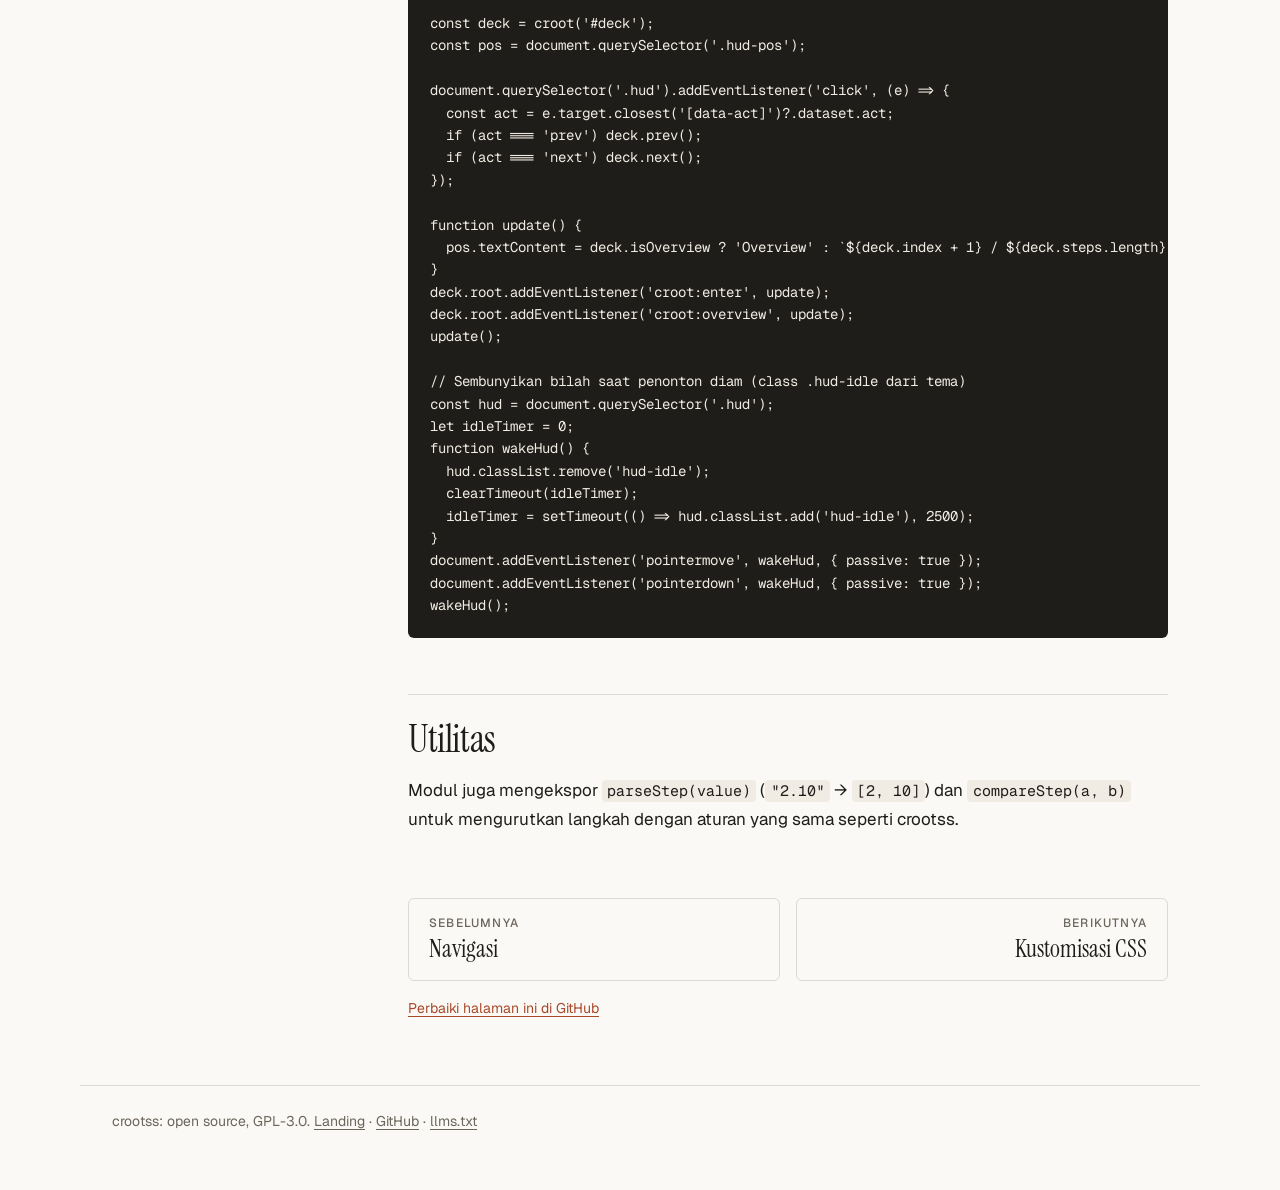
==== commit 2752675c: "Perbarui versi: crootss/crootss v0.3.0 → v0.4.0; crootss/themes v0.2.1 → v0.4.0;" ====
--- a/api/index.html
+++ b/api/index.html
@@ -101,11 +101,11 @@
       <h1>API JavaScript</h1>
 <h2 id="auto">Inisialisasi otomatis</h2>
 <p>Memuat <code>croot.min.js</code> sebagai module sudah cukup: setiap <code>[data-croot]</code> di halaman diinisialisasi saat DOM siap. Instance-nya tersimpan di properti <code>root.croot</code>.</p>
-<pre><code class="language-html">&lt;script type=&quot;module&quot; src=&quot;https://cdn.jsdelivr.net/gh/crootss/crootss@v0.3.0/croot.min.js&quot;&gt;&lt;/script&gt;</code></pre>
+<pre><code class="language-html">&lt;script type=&quot;module&quot; src=&quot;https://cdn.jsdelivr.net/gh/crootss/crootss@v0.4.0/croot.min.js&quot;&gt;&lt;/script&gt;</code></pre>
 
 <h2 id="manual">Inisialisasi manual</h2>
 <p>Untuk mengatur opsi atau memakai API, beri root <code>data-croot=&quot;manual&quot;</code> lalu impor <code>croot</code> dari file JS-mu sendiri.</p>
-<pre><code class="language-js">import { croot } from &#x27;https://cdn.jsdelivr.net/gh/crootss/crootss@v0.3.0/croot.min.js&#x27;;
+<pre><code class="language-js">import { croot } from &#x27;https://cdn.jsdelivr.net/gh/crootss/crootss@v0.4.0/croot.min.js&#x27;;
 
 const deck = croot(&#x27;#deck&#x27;, { fit: 0.9, pullback: 1, hash: true, keyboard: true, touch: true, overview: &#x27;#peta&#x27; });
 
@@ -165,7 +165,7 @@
   &lt;span class=&quot;hud-pos&quot; aria-hidden=&quot;true&quot;&gt;&lt;/span&gt;
   &lt;button class=&quot;hud-btn&quot; data-act=&quot;next&quot; aria-label=&quot;Berikutnya&quot;&gt;→&lt;/button&gt;
 &lt;/nav&gt;</code></pre>
-<pre><code class="language-js">import { croot } from &#x27;https://cdn.jsdelivr.net/gh/crootss/crootss@v0.3.0/croot.min.js&#x27;;
+<pre><code class="language-js">import { croot } from &#x27;https://cdn.jsdelivr.net/gh/crootss/crootss@v0.4.0/croot.min.js&#x27;;
 
 const deck = croot(&#x27;#deck&#x27;);
 const pos = document.querySelector(&#x27;.hud-pos&#x27;);
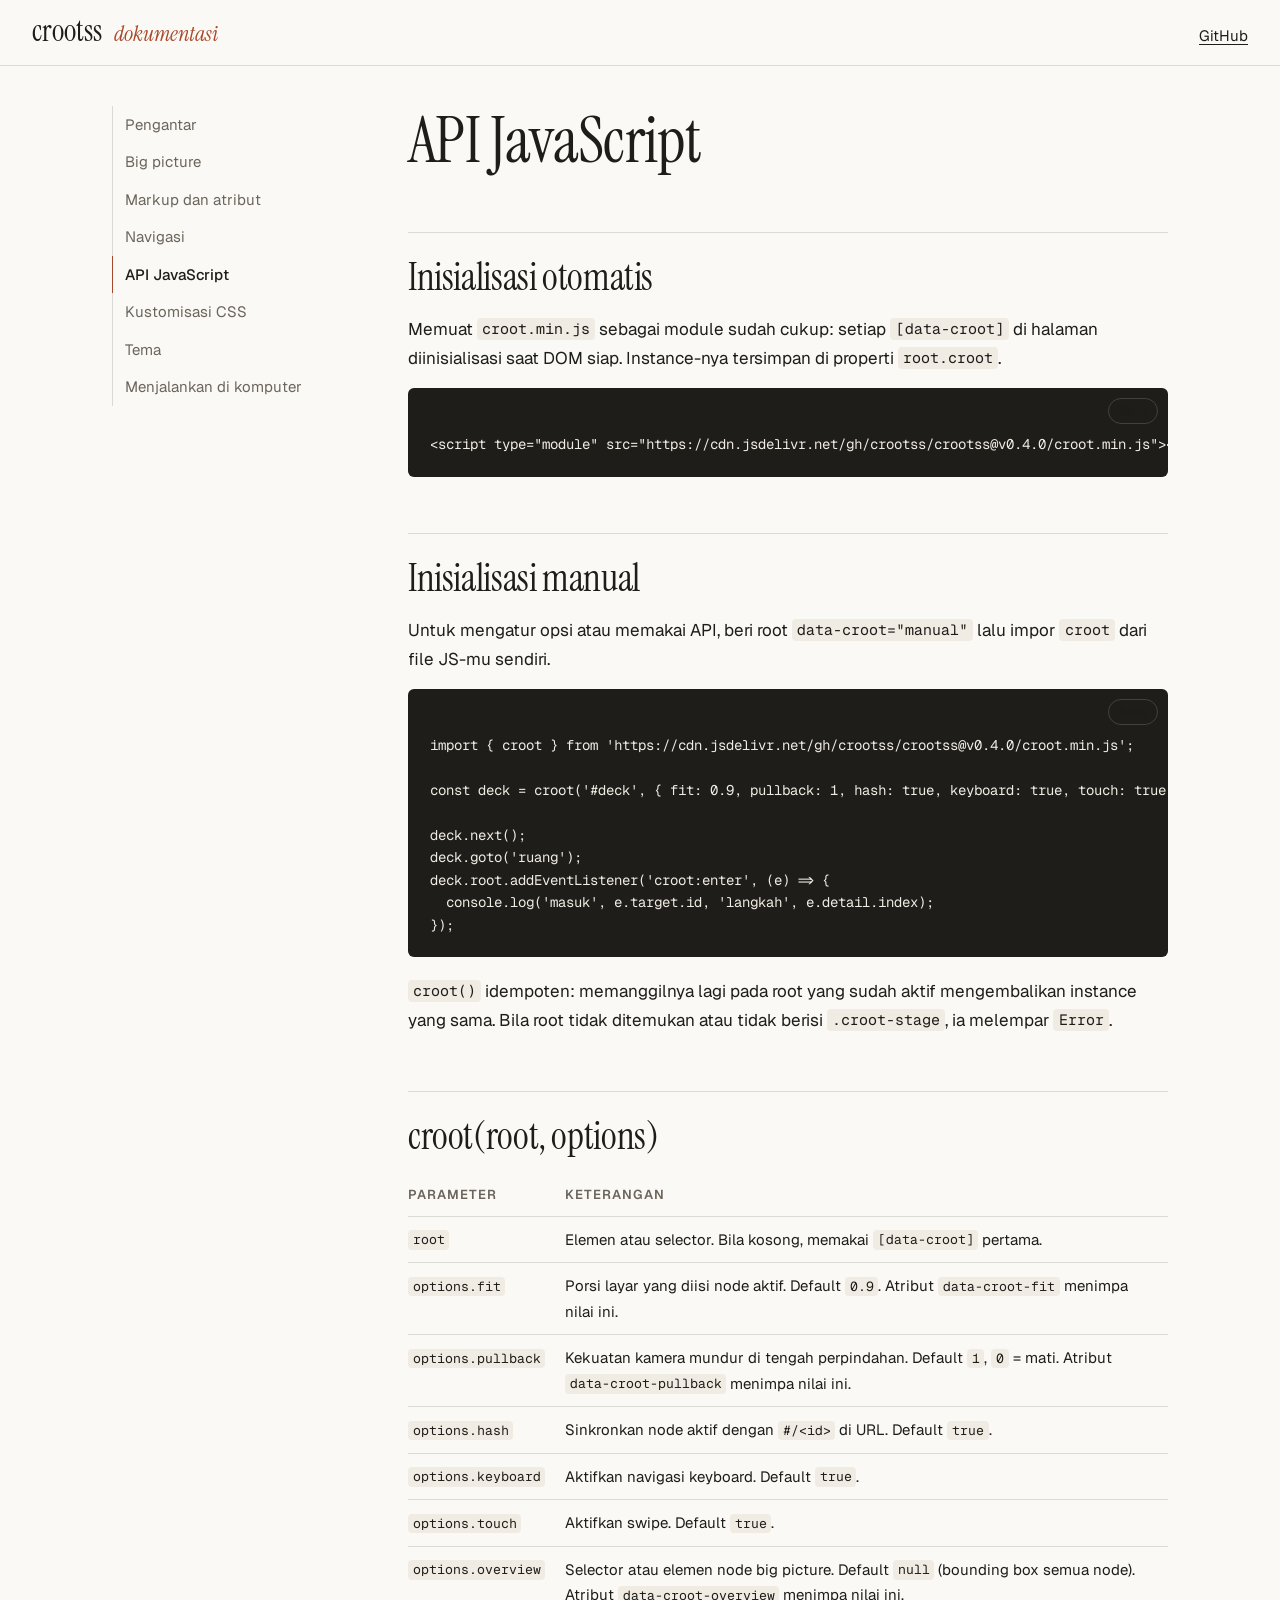
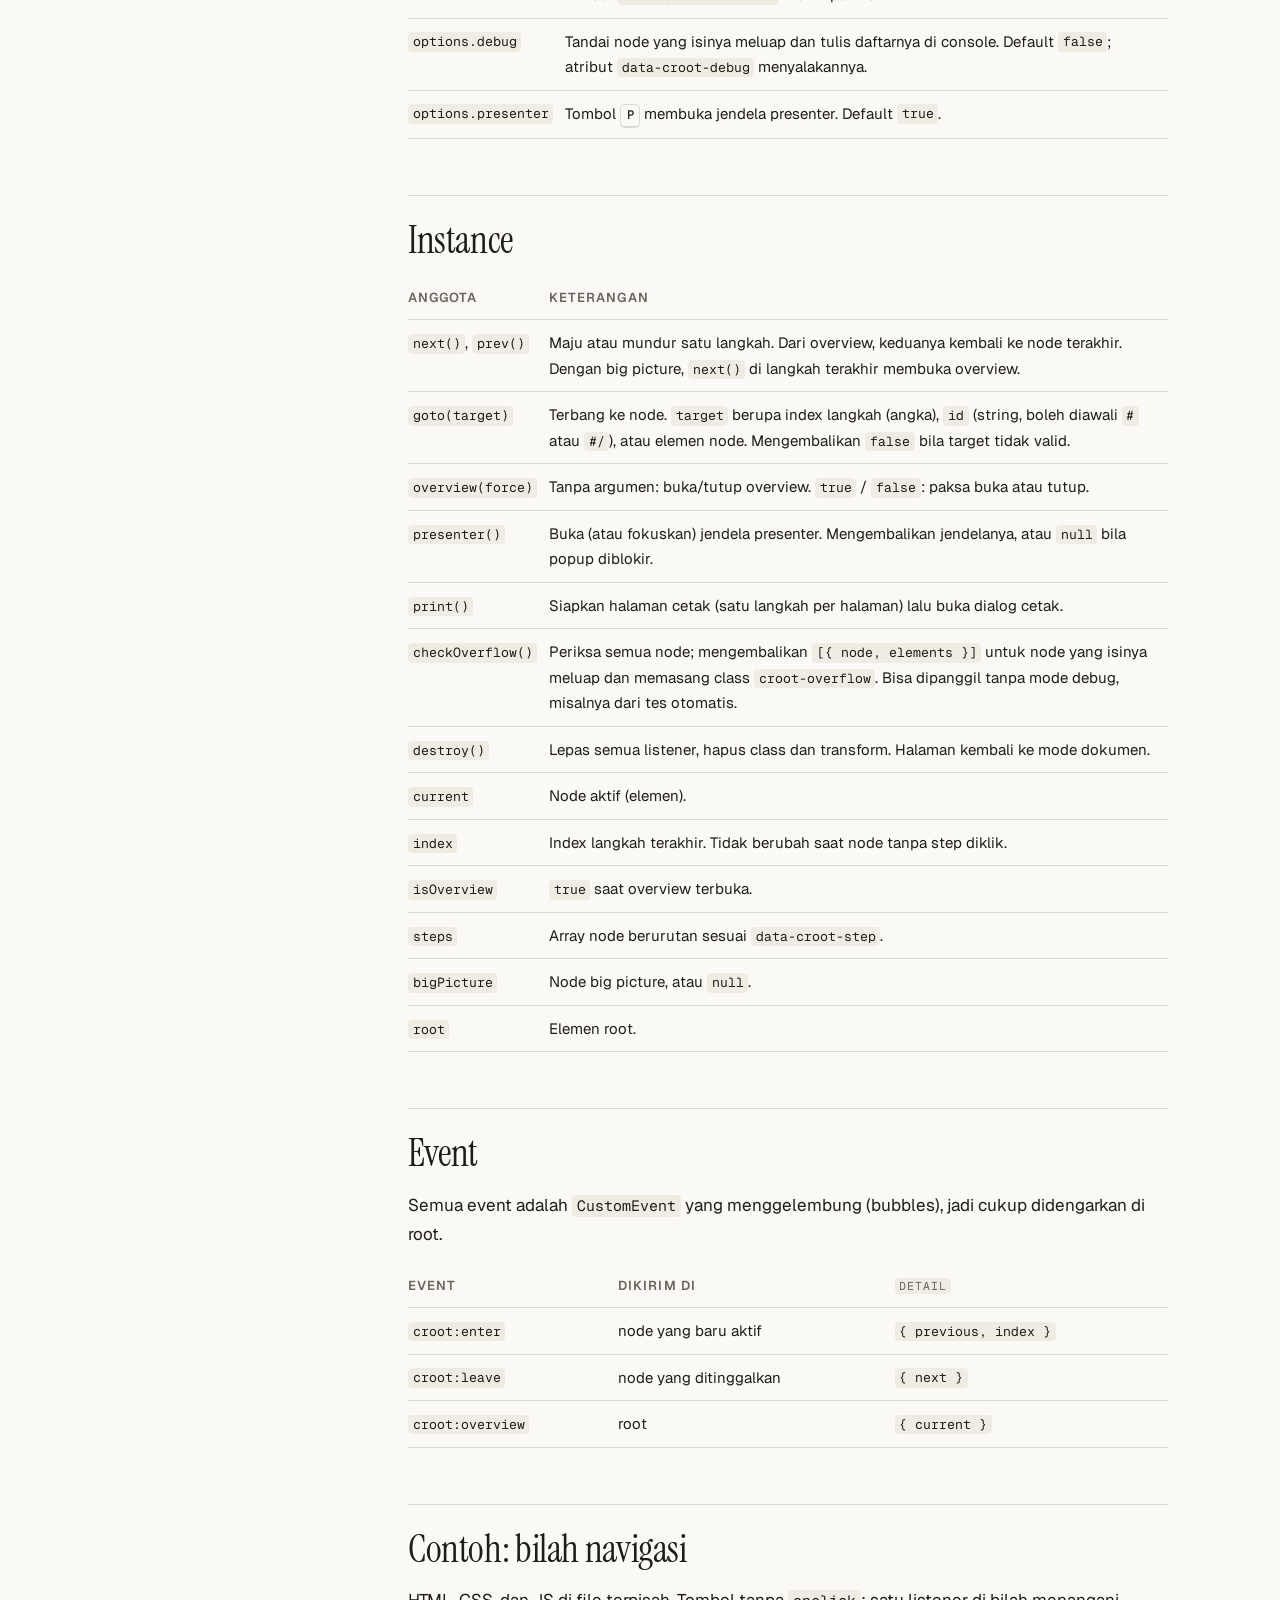
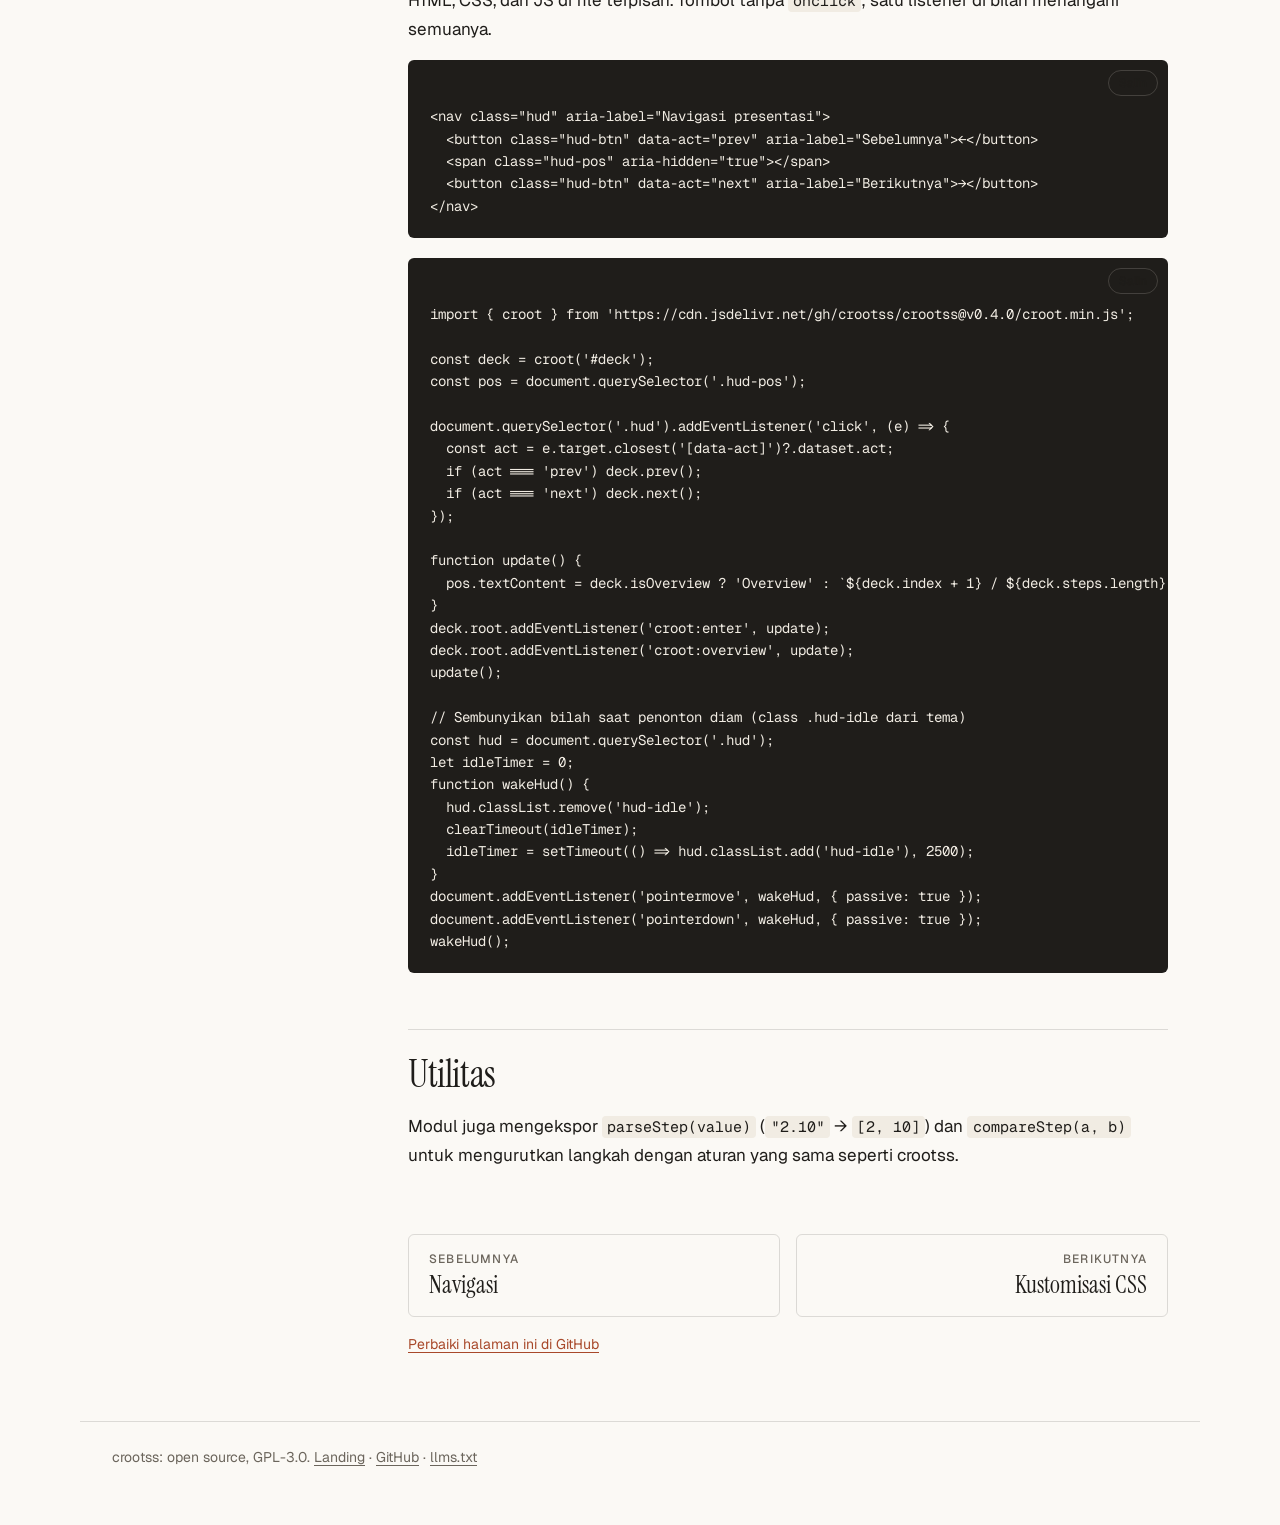
==== commit 4322f30b: "Presenter, cetak/PDF, debug, paket luring, kartu potret, tabel versi yang cocok" ====
--- a/api/index.html
+++ b/api/index.html
@@ -127,6 +127,8 @@
     <tr><td><code>options.keyboard</code></td><td>Aktifkan navigasi keyboard. Default <code>true</code>.</td></tr>
     <tr><td><code>options.touch</code></td><td>Aktifkan swipe. Default <code>true</code>.</td></tr>
     <tr><td><code>options.overview</code></td><td>Selector atau elemen node big picture. Default <code>null</code> (bounding box semua node). Atribut <code>data-croot-overview</code> menimpa nilai ini.</td></tr>
+    <tr><td><code>options.debug</code></td><td>Tandai node yang isinya meluap dan tulis daftarnya di console. Default <code>false</code>; atribut <code>data-croot-debug</code> menyalakannya.</td></tr>
+    <tr><td><code>options.presenter</code></td><td>Tombol <kbd>P</kbd> membuka jendela presenter. Default <code>true</code>.</td></tr>
   </tbody>
 </table>
 
@@ -137,6 +139,9 @@
     <tr><td><code>next()</code>, <code>prev()</code></td><td>Maju atau mundur satu langkah. Dari overview, keduanya kembali ke node terakhir. Dengan big picture, <code>next()</code> di langkah terakhir membuka overview.</td></tr>
     <tr><td><code>goto(target)</code></td><td>Terbang ke node. <code>target</code> berupa index langkah (angka), <code>id</code> (string, boleh diawali <code>#</code> atau <code>#/</code>), atau elemen node. Mengembalikan <code>false</code> bila target tidak valid.</td></tr>
     <tr><td><code>overview(force)</code></td><td>Tanpa argumen: buka/tutup overview. <code>true</code> / <code>false</code>: paksa buka atau tutup.</td></tr>
+    <tr><td><code>presenter()</code></td><td>Buka (atau fokuskan) jendela presenter. Mengembalikan jendelanya, atau <code>null</code> bila popup diblokir.</td></tr>
+    <tr><td><code>print()</code></td><td>Siapkan halaman cetak (satu langkah per halaman) lalu buka dialog cetak.</td></tr>
+    <tr><td><code>checkOverflow()</code></td><td>Periksa semua node; mengembalikan <code>[{ node, elements }]</code> untuk node yang isinya meluap dan memasang class <code>croot-overflow</code>. Bisa dipanggil tanpa mode debug, misalnya dari tes otomatis.</td></tr>
     <tr><td><code>destroy()</code></td><td>Lepas semua listener, hapus class dan transform. Halaman kembali ke mode dokumen.</td></tr>
     <tr><td><code>current</code></td><td>Node aktif (elemen).</td></tr>
     <tr><td><code>index</code></td><td>Index langkah terakhir. Tidak berubah saat node tanpa step diklik.</td></tr>
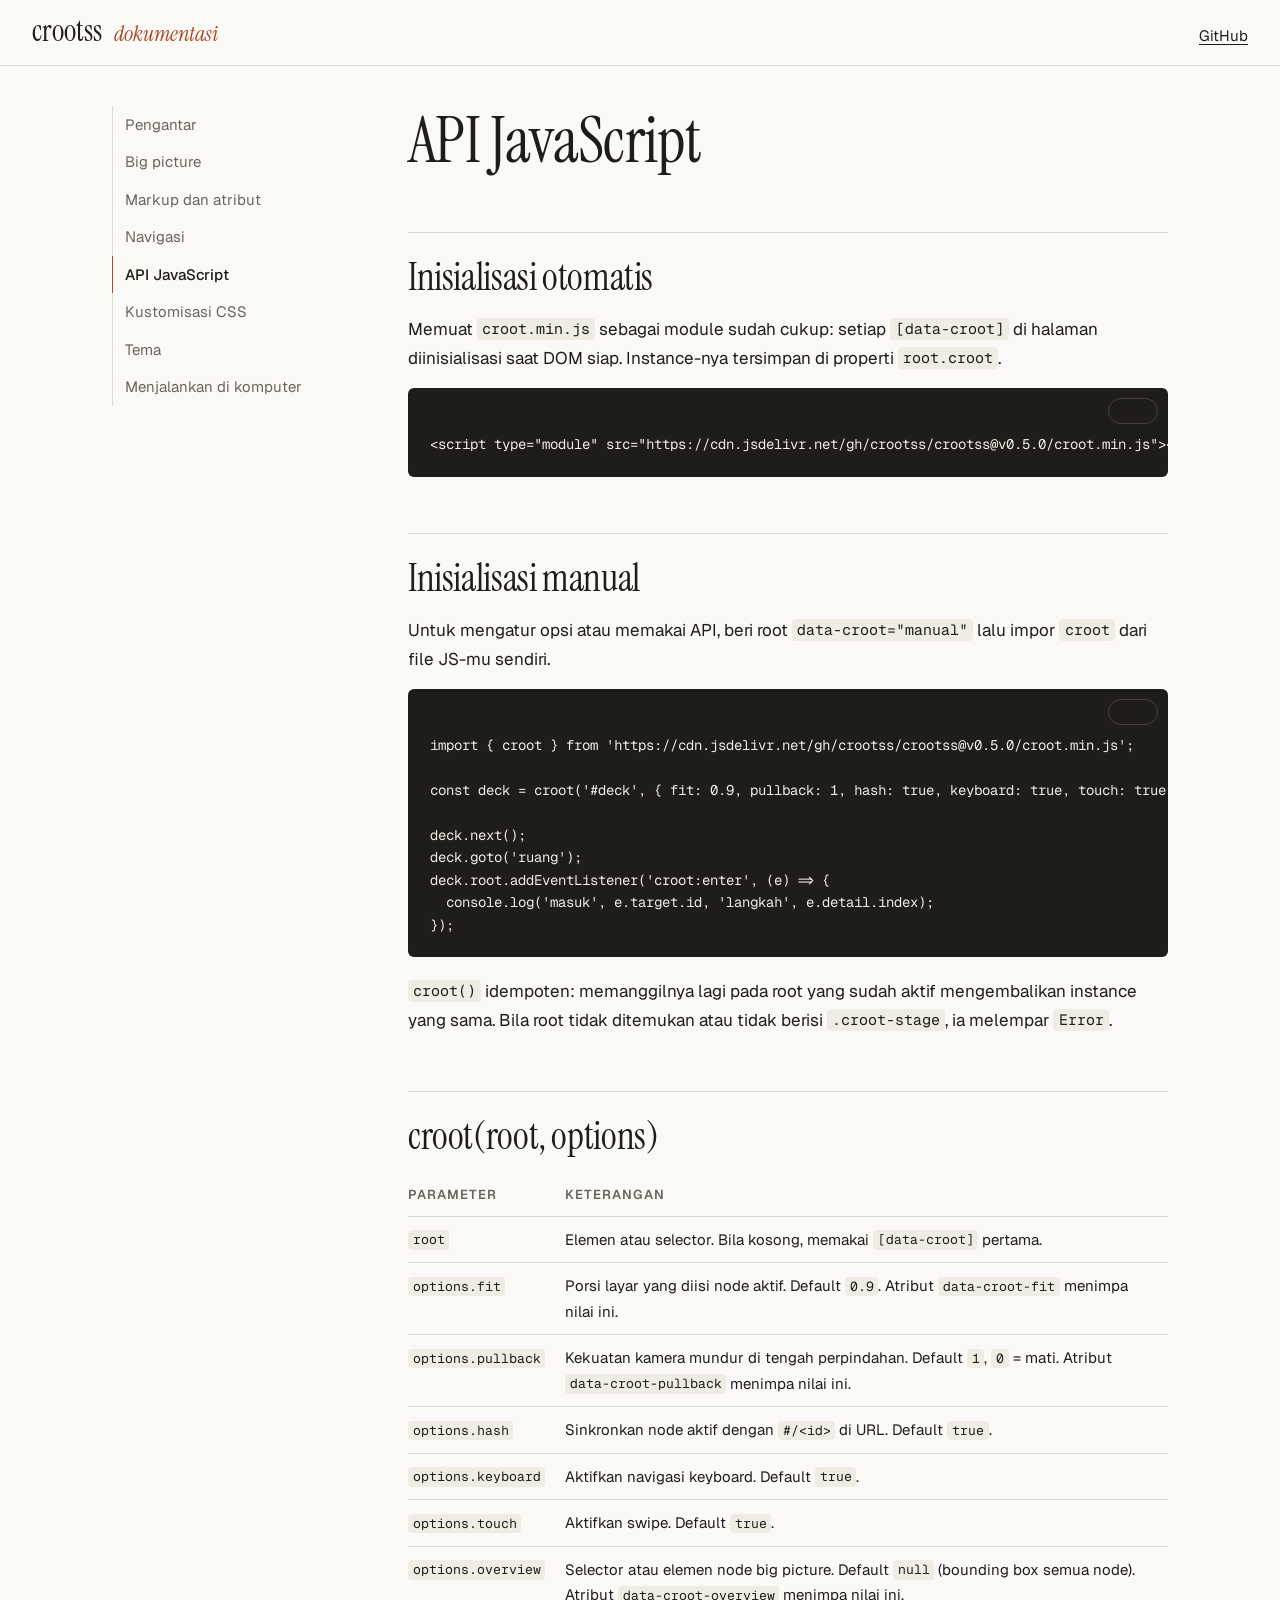
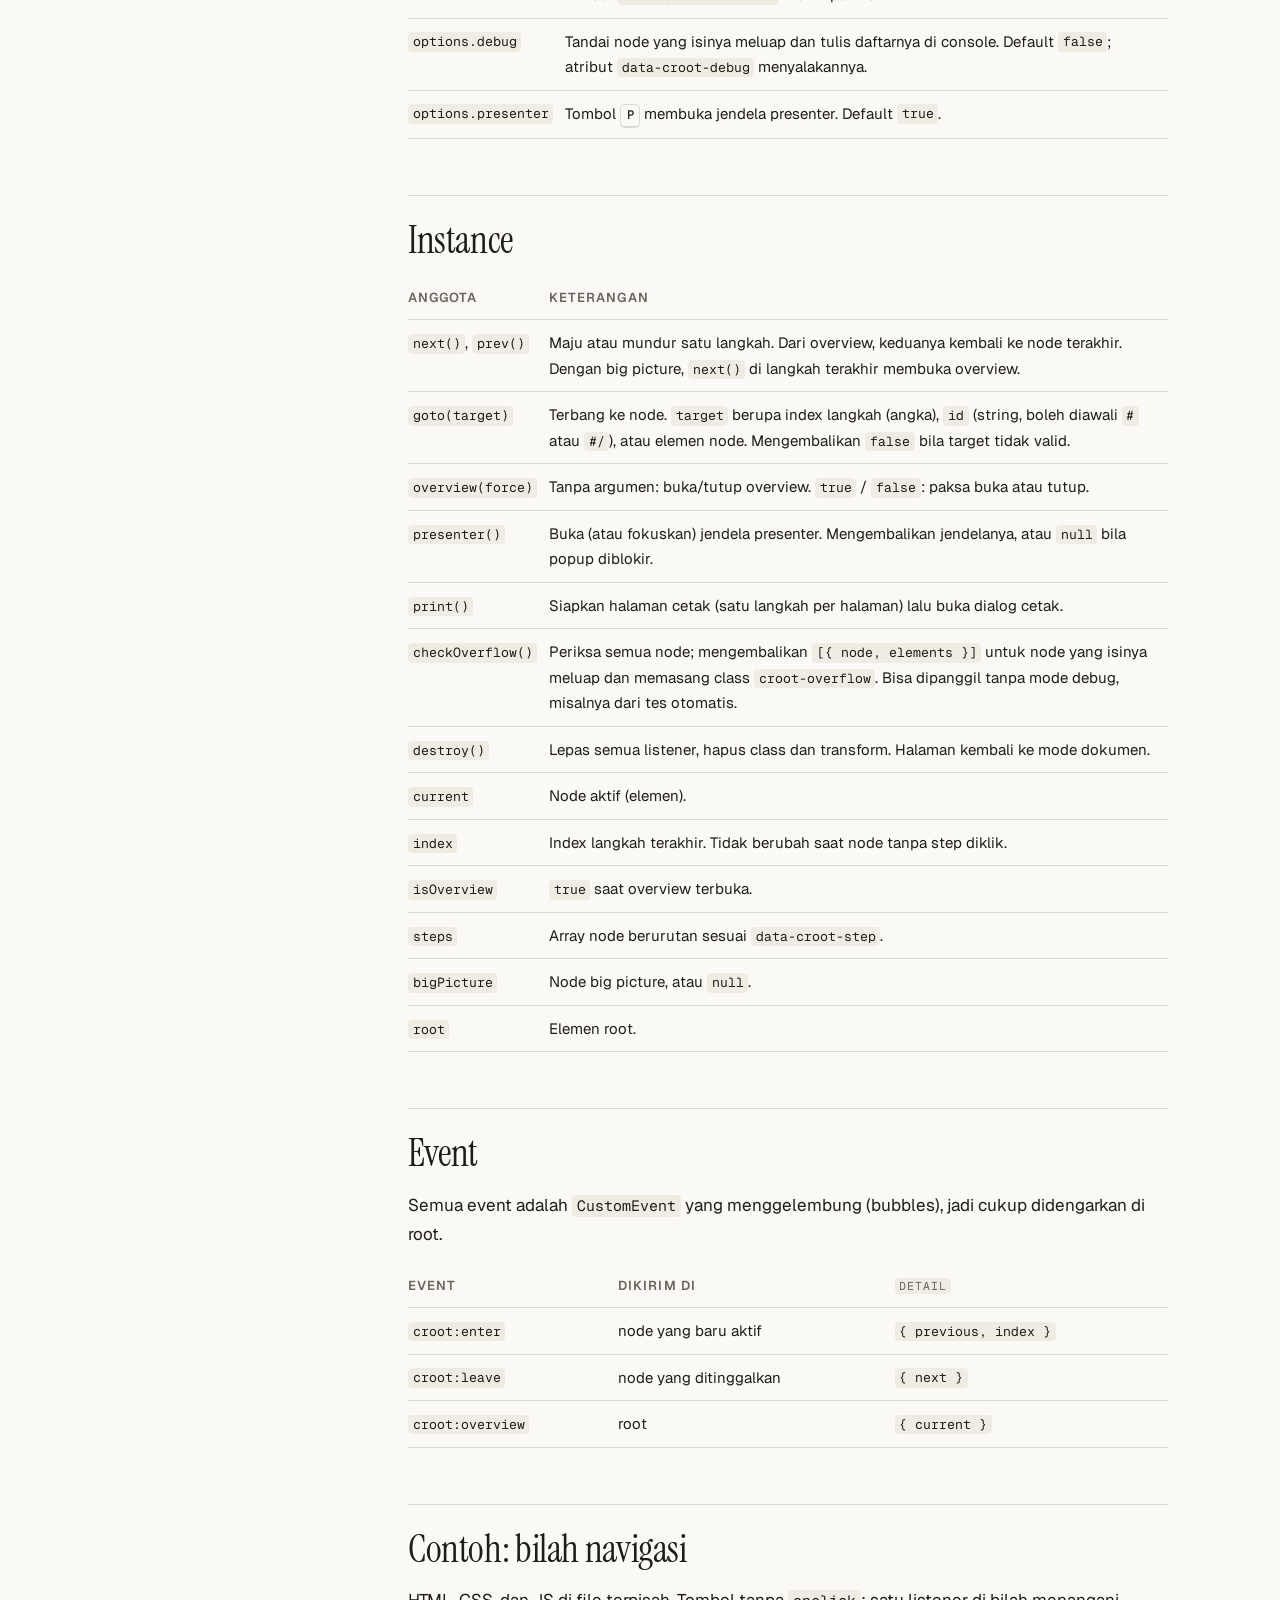
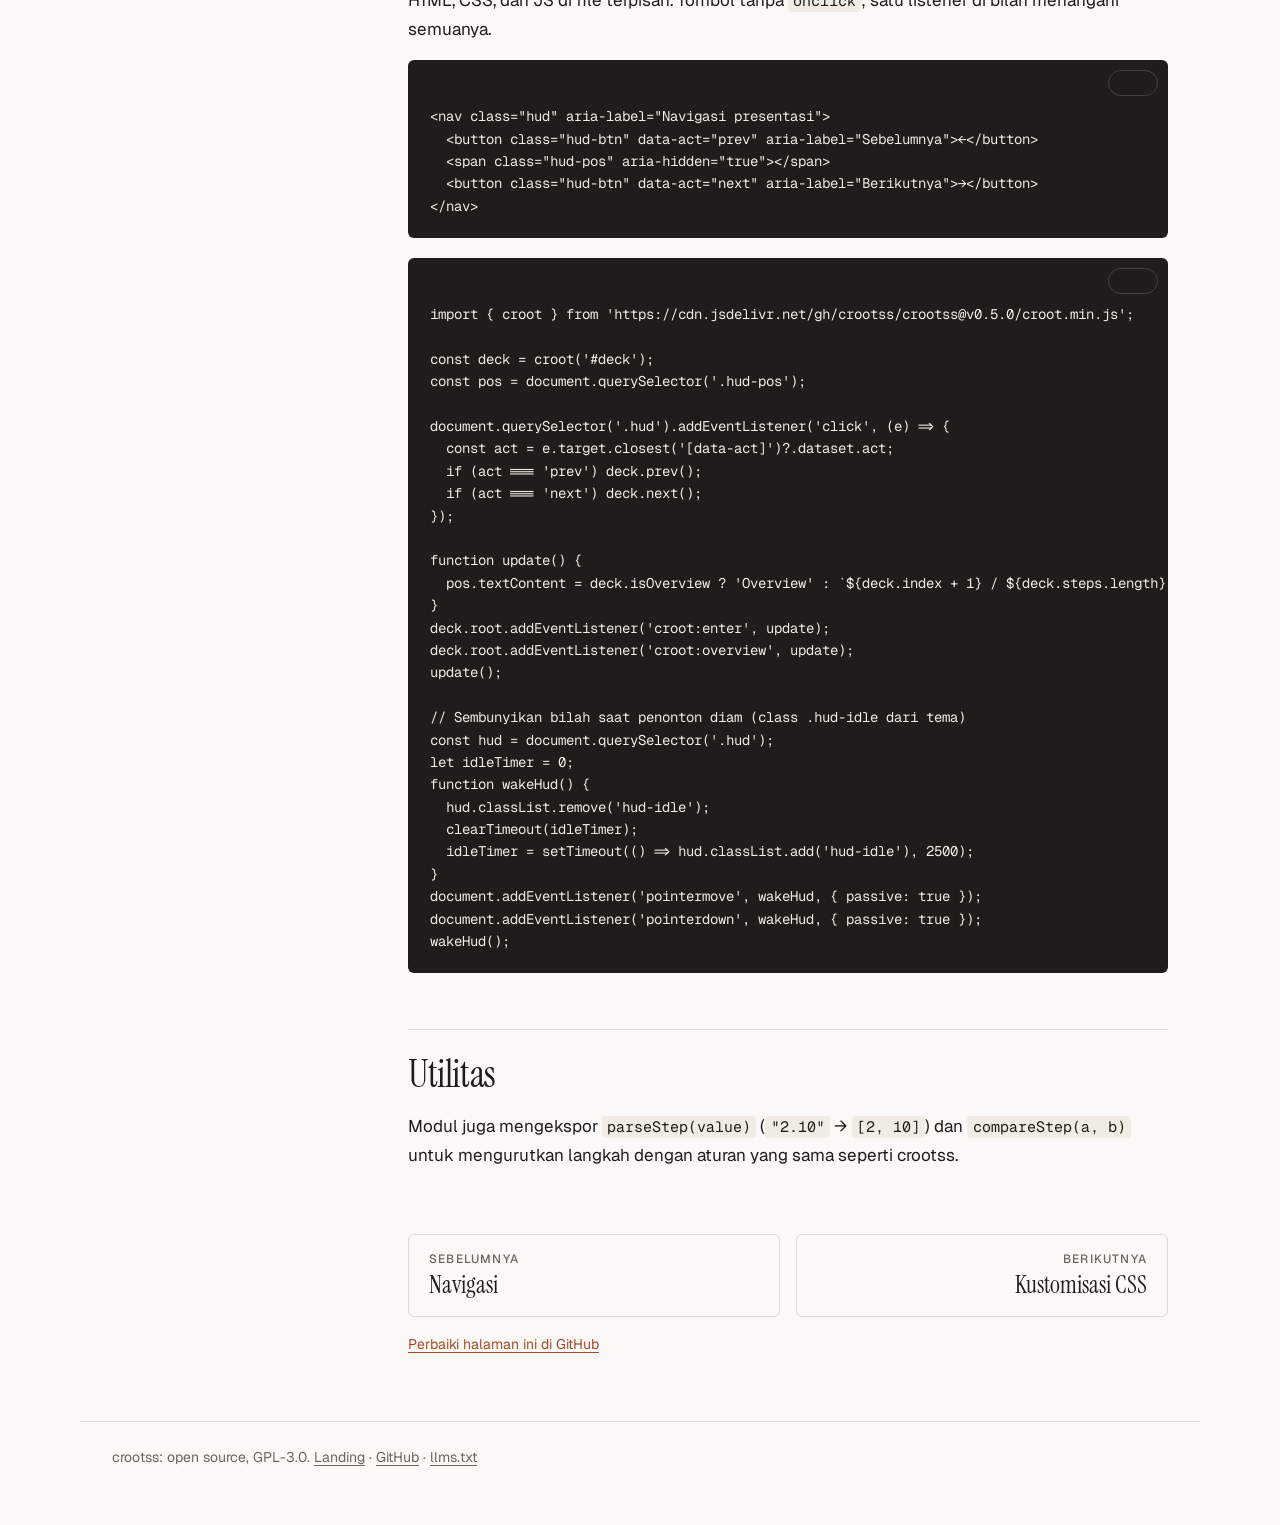
==== commit 0eb09e4d: "Perbarui versi: crootss/crootss v0.4.0 → v0.5.0; crootss/themes v0.5.0 → v0.6.0;" ====
--- a/api/index.html
+++ b/api/index.html
@@ -101,11 +101,11 @@
       <h1>API JavaScript</h1>
 <h2 id="auto">Inisialisasi otomatis</h2>
 <p>Memuat <code>croot.min.js</code> sebagai module sudah cukup: setiap <code>[data-croot]</code> di halaman diinisialisasi saat DOM siap. Instance-nya tersimpan di properti <code>root.croot</code>.</p>
-<pre><code class="language-html">&lt;script type=&quot;module&quot; src=&quot;https://cdn.jsdelivr.net/gh/crootss/crootss@v0.4.0/croot.min.js&quot;&gt;&lt;/script&gt;</code></pre>
+<pre><code class="language-html">&lt;script type=&quot;module&quot; src=&quot;https://cdn.jsdelivr.net/gh/crootss/crootss@v0.5.0/croot.min.js&quot;&gt;&lt;/script&gt;</code></pre>
 
 <h2 id="manual">Inisialisasi manual</h2>
 <p>Untuk mengatur opsi atau memakai API, beri root <code>data-croot=&quot;manual&quot;</code> lalu impor <code>croot</code> dari file JS-mu sendiri.</p>
-<pre><code class="language-js">import { croot } from &#x27;https://cdn.jsdelivr.net/gh/crootss/crootss@v0.4.0/croot.min.js&#x27;;
+<pre><code class="language-js">import { croot } from &#x27;https://cdn.jsdelivr.net/gh/crootss/crootss@v0.5.0/croot.min.js&#x27;;
 
 const deck = croot(&#x27;#deck&#x27;, { fit: 0.9, pullback: 1, hash: true, keyboard: true, touch: true, overview: &#x27;#peta&#x27; });
 
@@ -170,7 +170,7 @@
   &lt;span class=&quot;hud-pos&quot; aria-hidden=&quot;true&quot;&gt;&lt;/span&gt;
   &lt;button class=&quot;hud-btn&quot; data-act=&quot;next&quot; aria-label=&quot;Berikutnya&quot;&gt;→&lt;/button&gt;
 &lt;/nav&gt;</code></pre>
-<pre><code class="language-js">import { croot } from &#x27;https://cdn.jsdelivr.net/gh/crootss/crootss@v0.4.0/croot.min.js&#x27;;
+<pre><code class="language-js">import { croot } from &#x27;https://cdn.jsdelivr.net/gh/crootss/crootss@v0.5.0/croot.min.js&#x27;;
 
 const deck = croot(&#x27;#deck&#x27;);
 const pos = document.querySelector(&#x27;.hud-pos&#x27;);
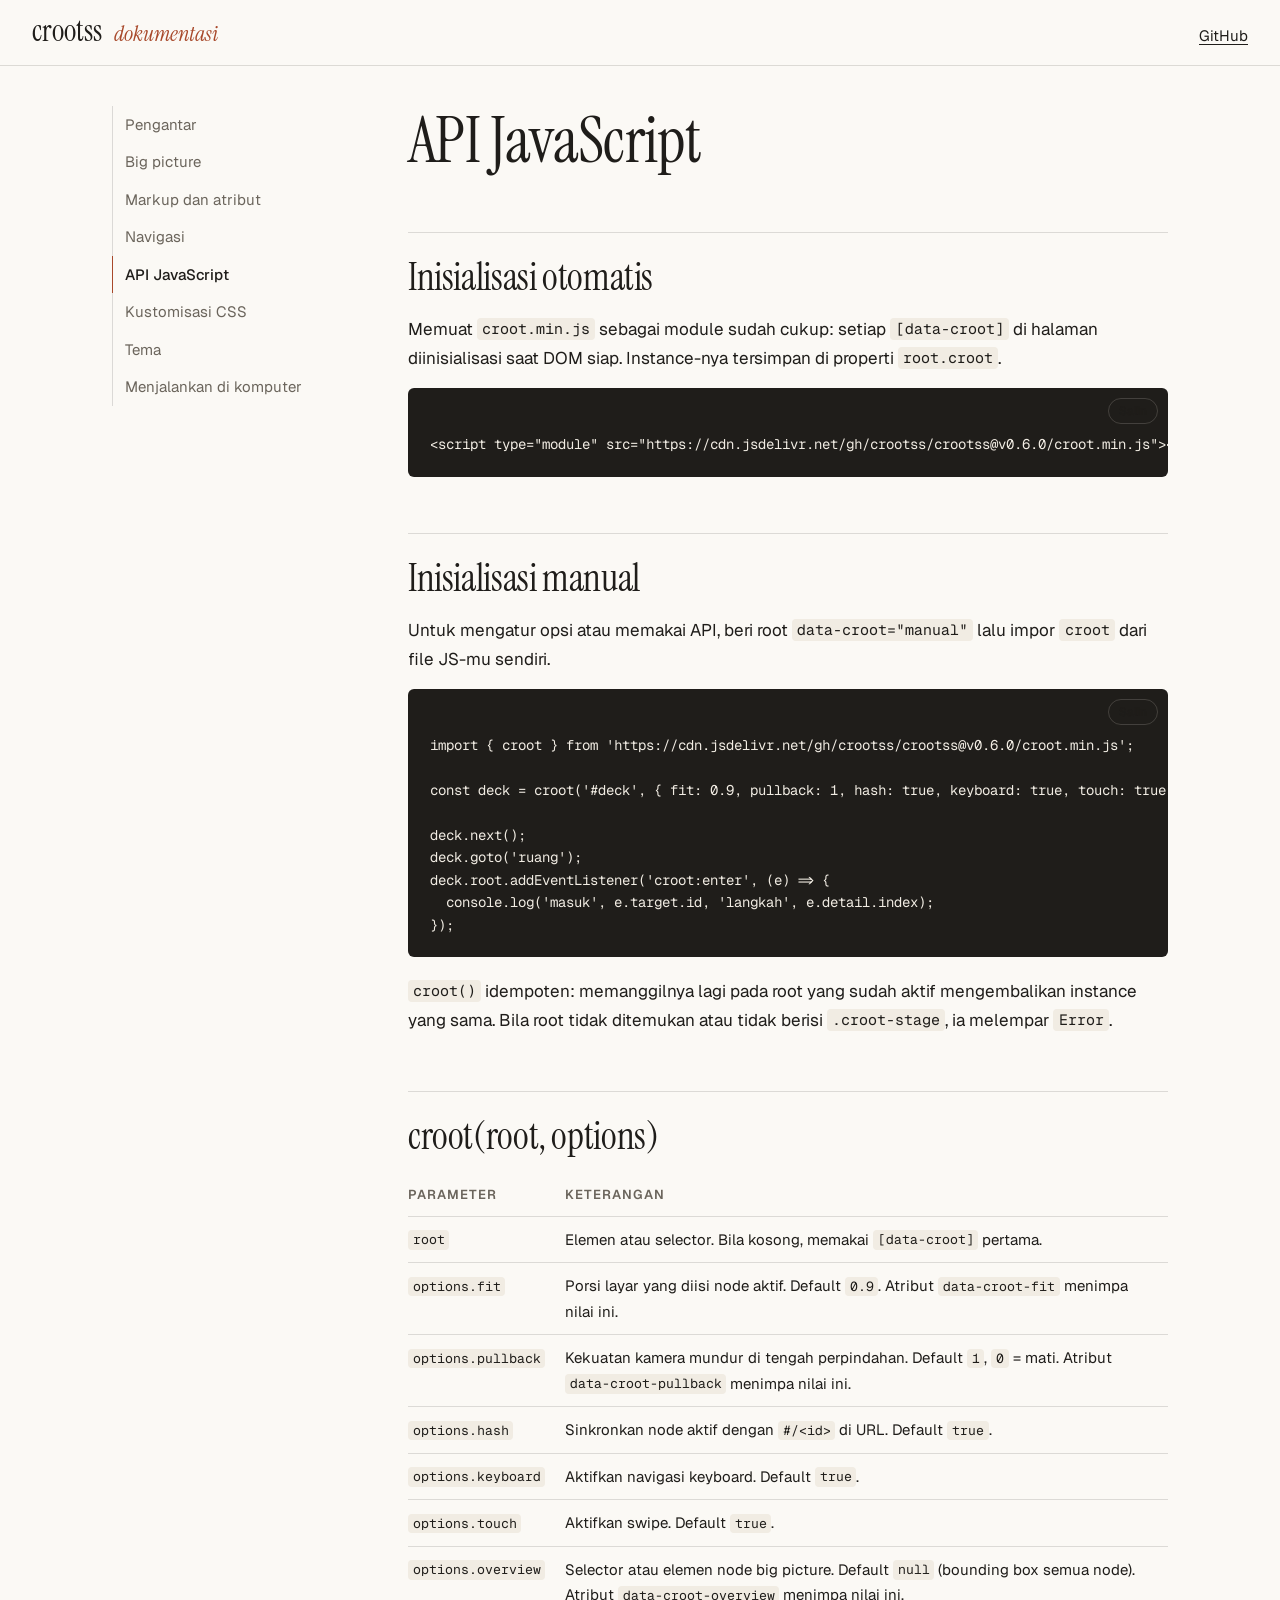
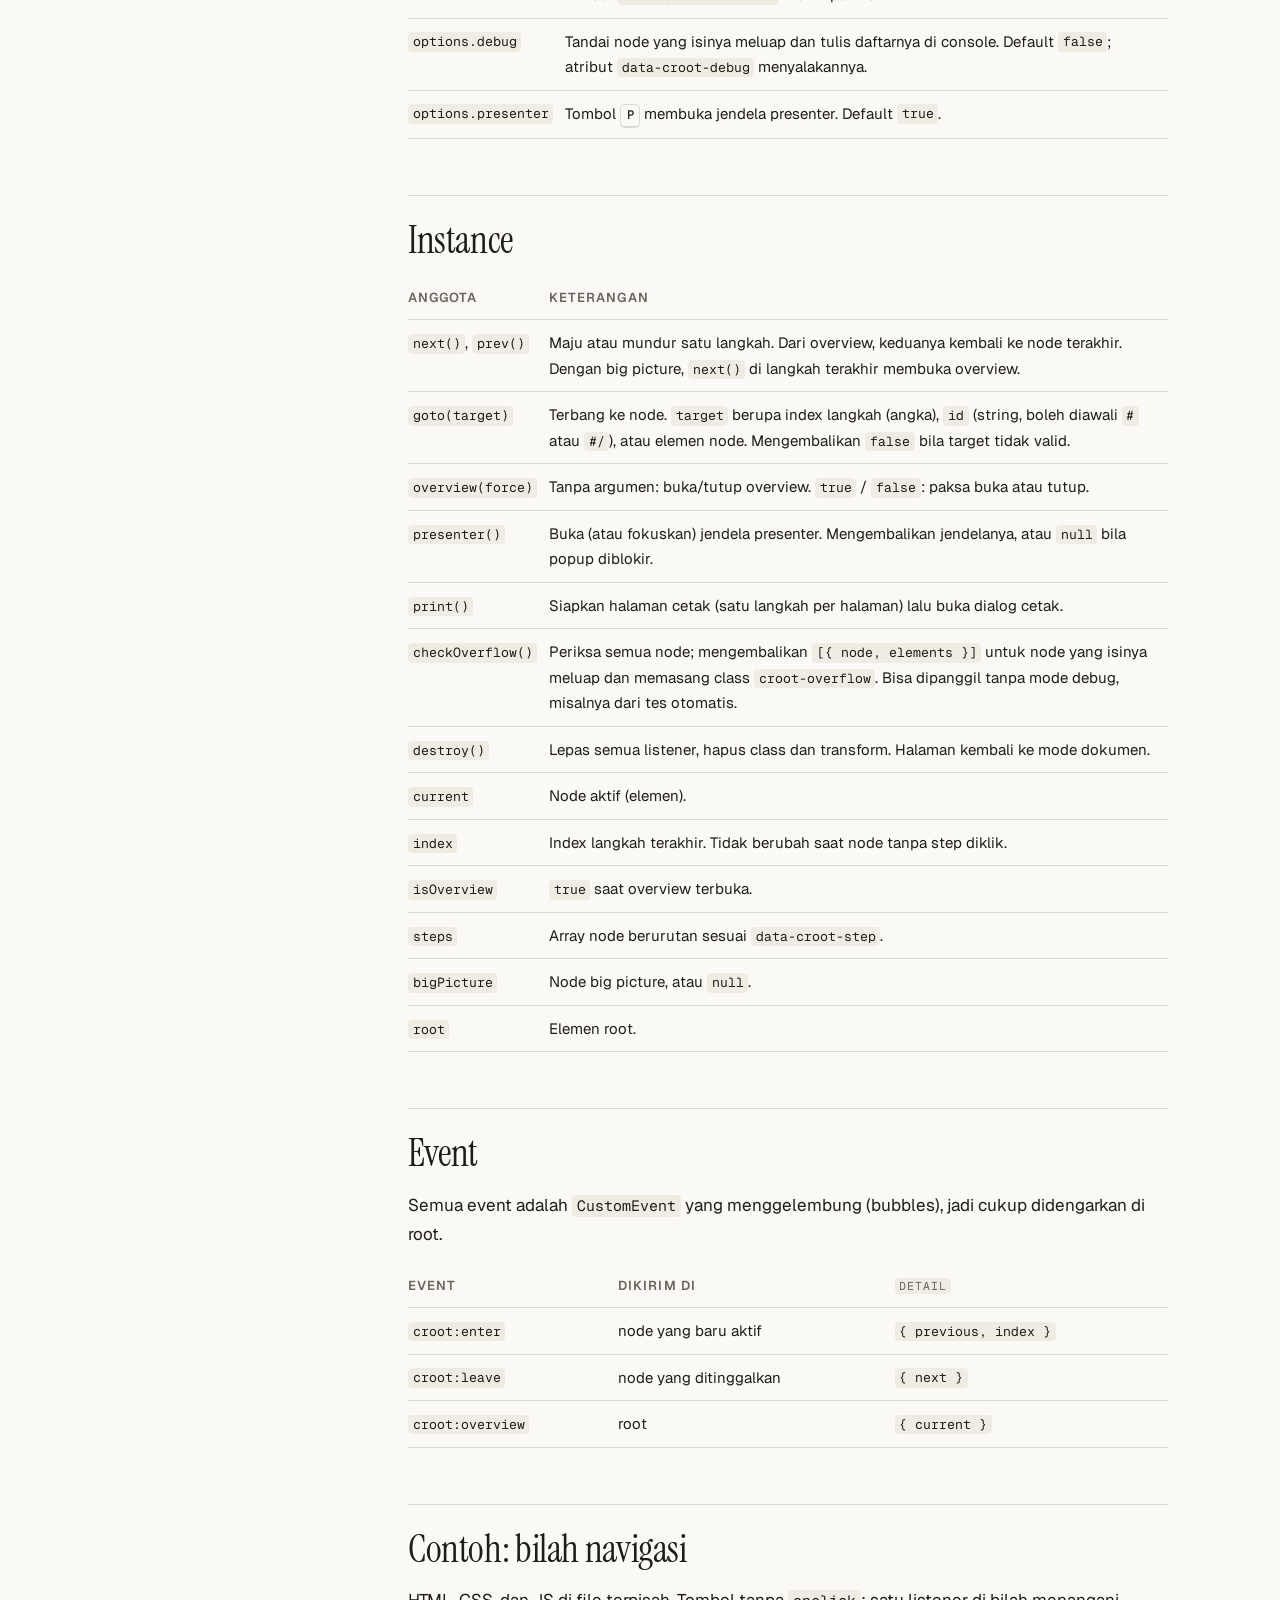
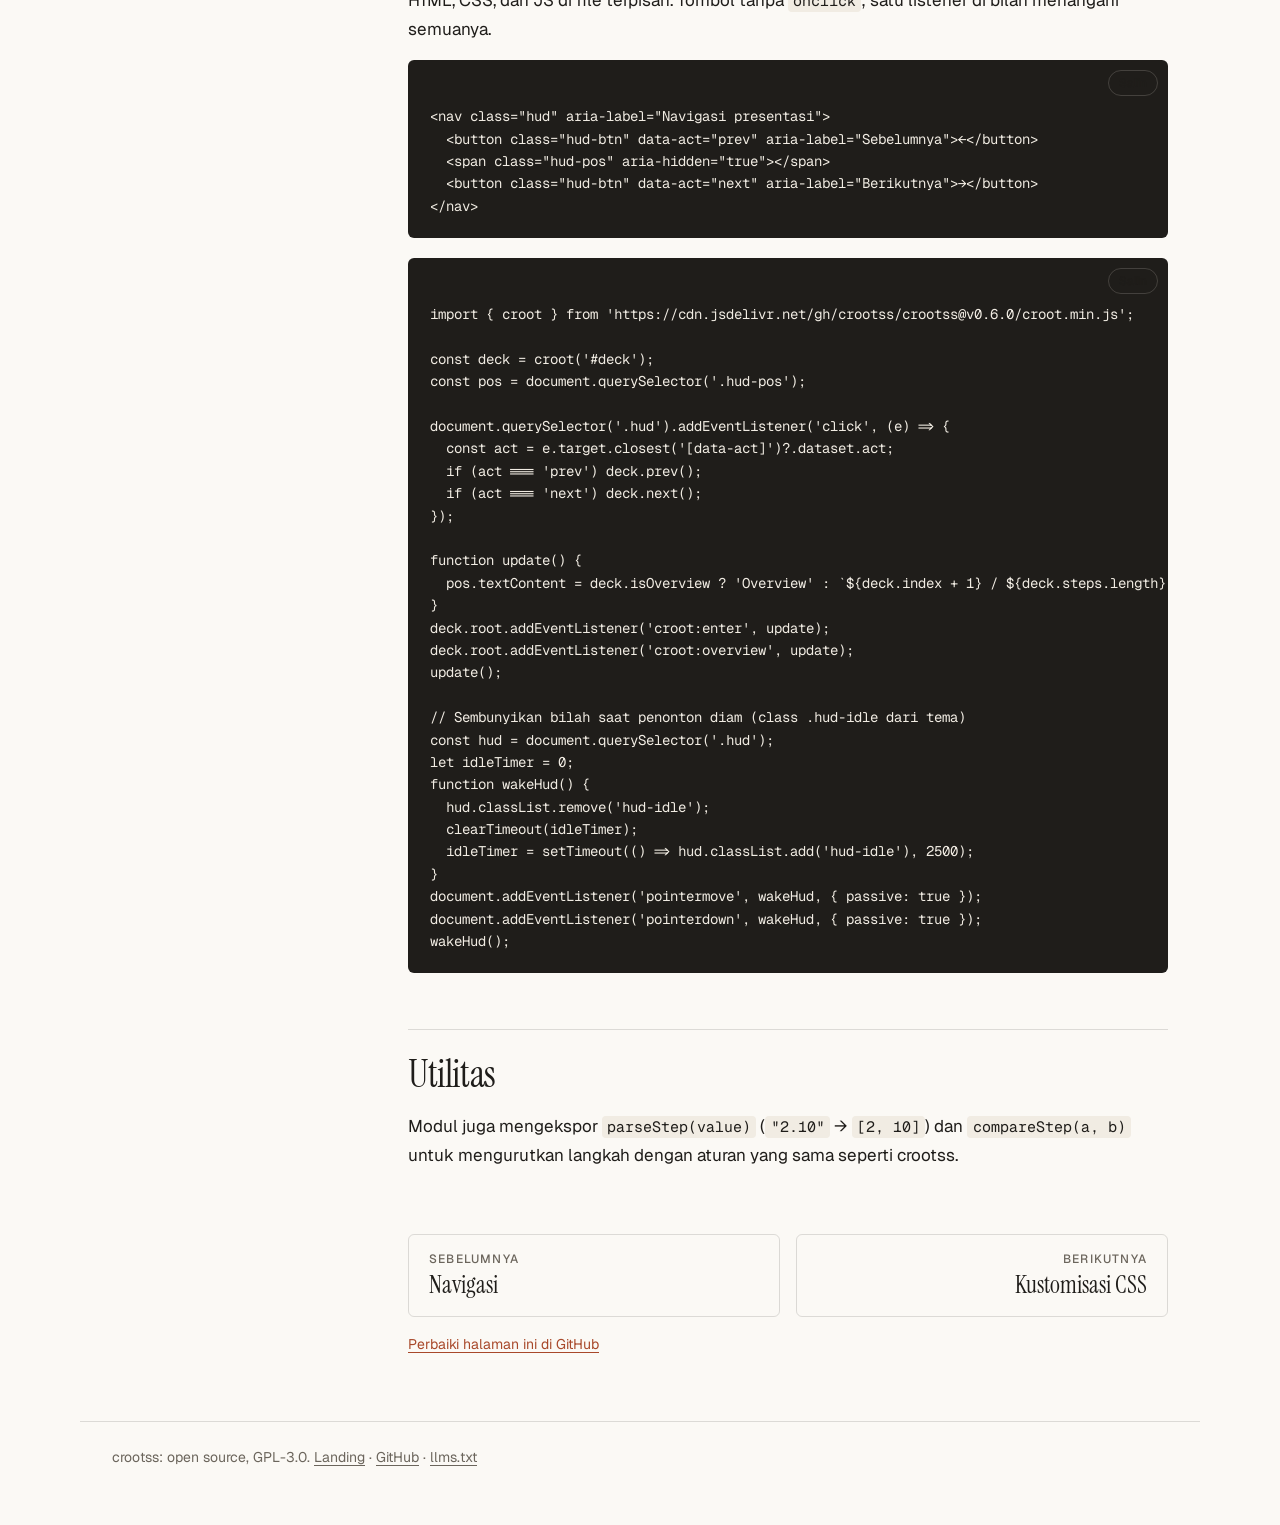
==== commit 74e52c78: "Perbarui versi: crootss/crootss v0.5.0 → v0.6.0; crootss/themes v0.6.0 → v0.6.1;" ====
--- a/api/index.html
+++ b/api/index.html
@@ -101,11 +101,11 @@
       <h1>API JavaScript</h1>
 <h2 id="auto">Inisialisasi otomatis</h2>
 <p>Memuat <code>croot.min.js</code> sebagai module sudah cukup: setiap <code>[data-croot]</code> di halaman diinisialisasi saat DOM siap. Instance-nya tersimpan di properti <code>root.croot</code>.</p>
-<pre><code class="language-html">&lt;script type=&quot;module&quot; src=&quot;https://cdn.jsdelivr.net/gh/crootss/crootss@v0.5.0/croot.min.js&quot;&gt;&lt;/script&gt;</code></pre>
+<pre><code class="language-html">&lt;script type=&quot;module&quot; src=&quot;https://cdn.jsdelivr.net/gh/crootss/crootss@v0.6.0/croot.min.js&quot;&gt;&lt;/script&gt;</code></pre>
 
 <h2 id="manual">Inisialisasi manual</h2>
 <p>Untuk mengatur opsi atau memakai API, beri root <code>data-croot=&quot;manual&quot;</code> lalu impor <code>croot</code> dari file JS-mu sendiri.</p>
-<pre><code class="language-js">import { croot } from &#x27;https://cdn.jsdelivr.net/gh/crootss/crootss@v0.5.0/croot.min.js&#x27;;
+<pre><code class="language-js">import { croot } from &#x27;https://cdn.jsdelivr.net/gh/crootss/crootss@v0.6.0/croot.min.js&#x27;;
 
 const deck = croot(&#x27;#deck&#x27;, { fit: 0.9, pullback: 1, hash: true, keyboard: true, touch: true, overview: &#x27;#peta&#x27; });
 
@@ -170,7 +170,7 @@
   &lt;span class=&quot;hud-pos&quot; aria-hidden=&quot;true&quot;&gt;&lt;/span&gt;
   &lt;button class=&quot;hud-btn&quot; data-act=&quot;next&quot; aria-label=&quot;Berikutnya&quot;&gt;→&lt;/button&gt;
 &lt;/nav&gt;</code></pre>
-<pre><code class="language-js">import { croot } from &#x27;https://cdn.jsdelivr.net/gh/crootss/crootss@v0.5.0/croot.min.js&#x27;;
+<pre><code class="language-js">import { croot } from &#x27;https://cdn.jsdelivr.net/gh/crootss/crootss@v0.6.0/croot.min.js&#x27;;
 
 const deck = croot(&#x27;#deck&#x27;);
 const pos = document.querySelector(&#x27;.hud-pos&#x27;);
